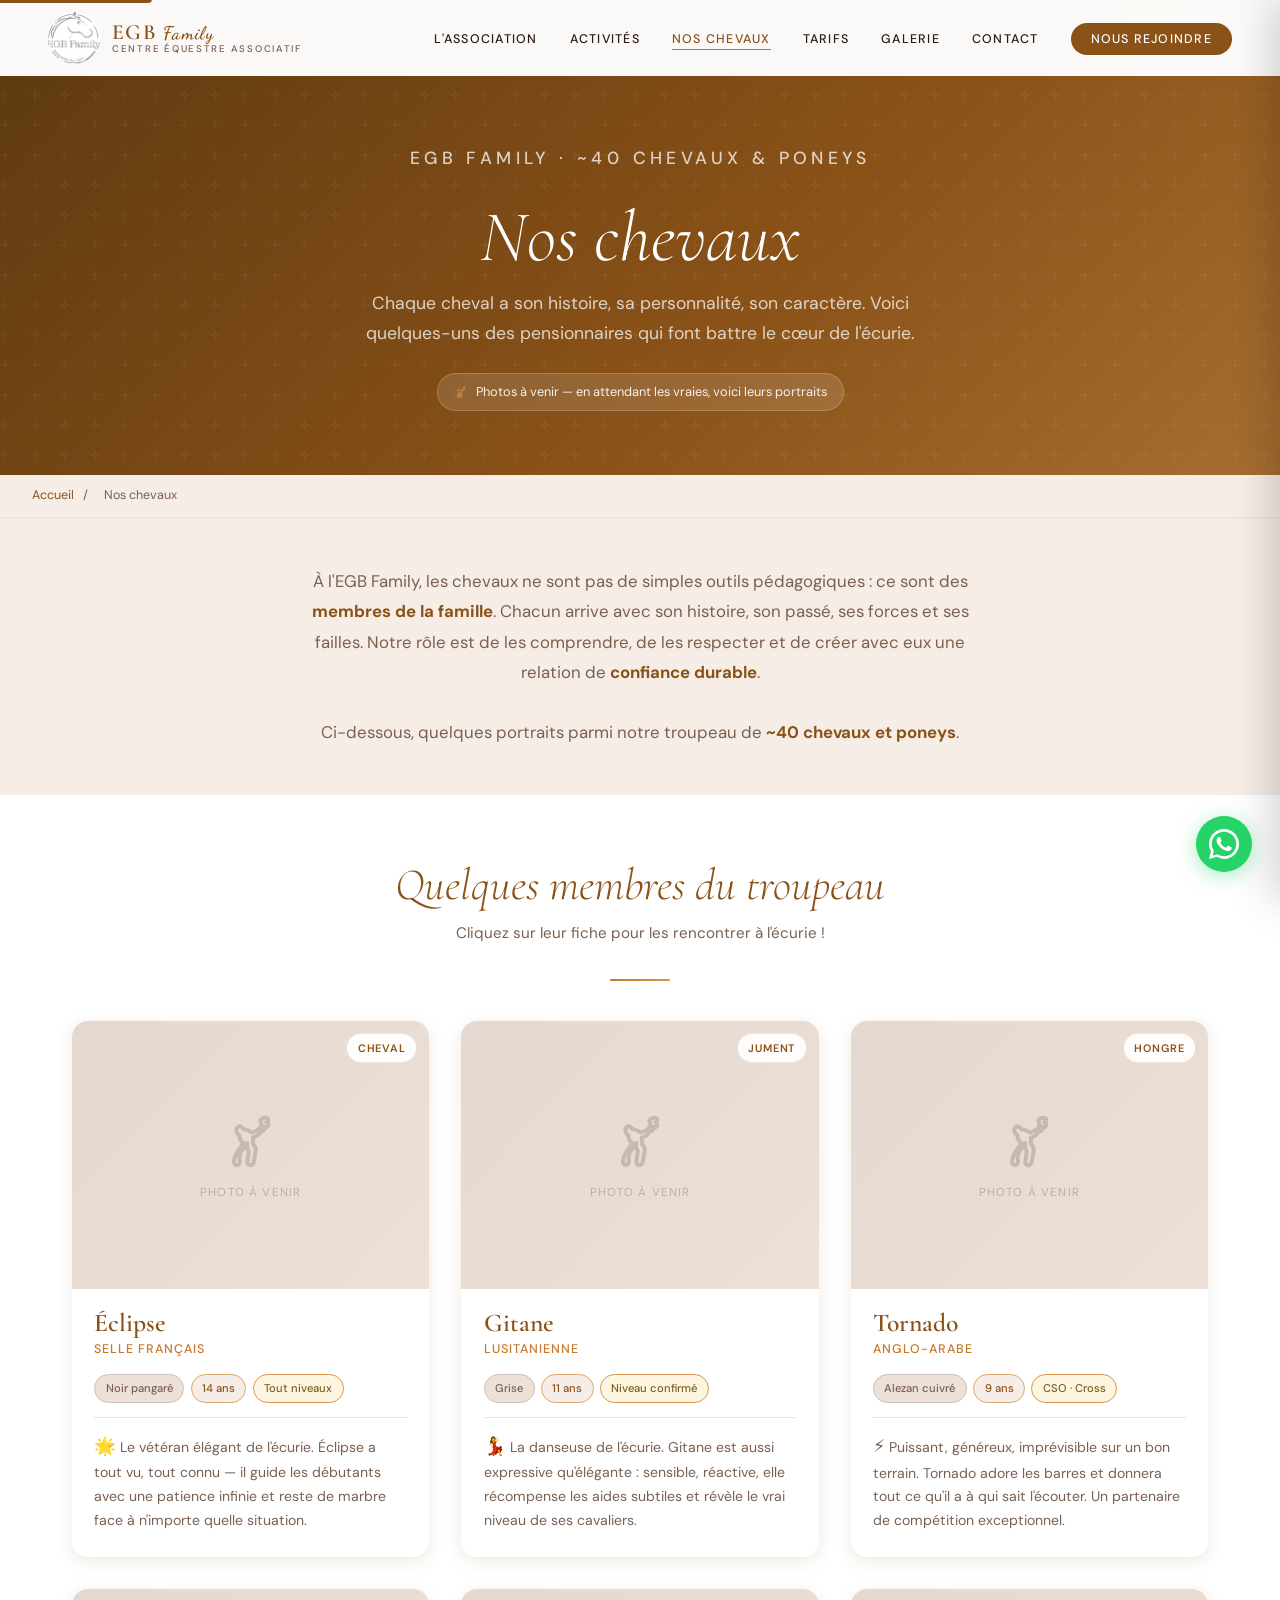
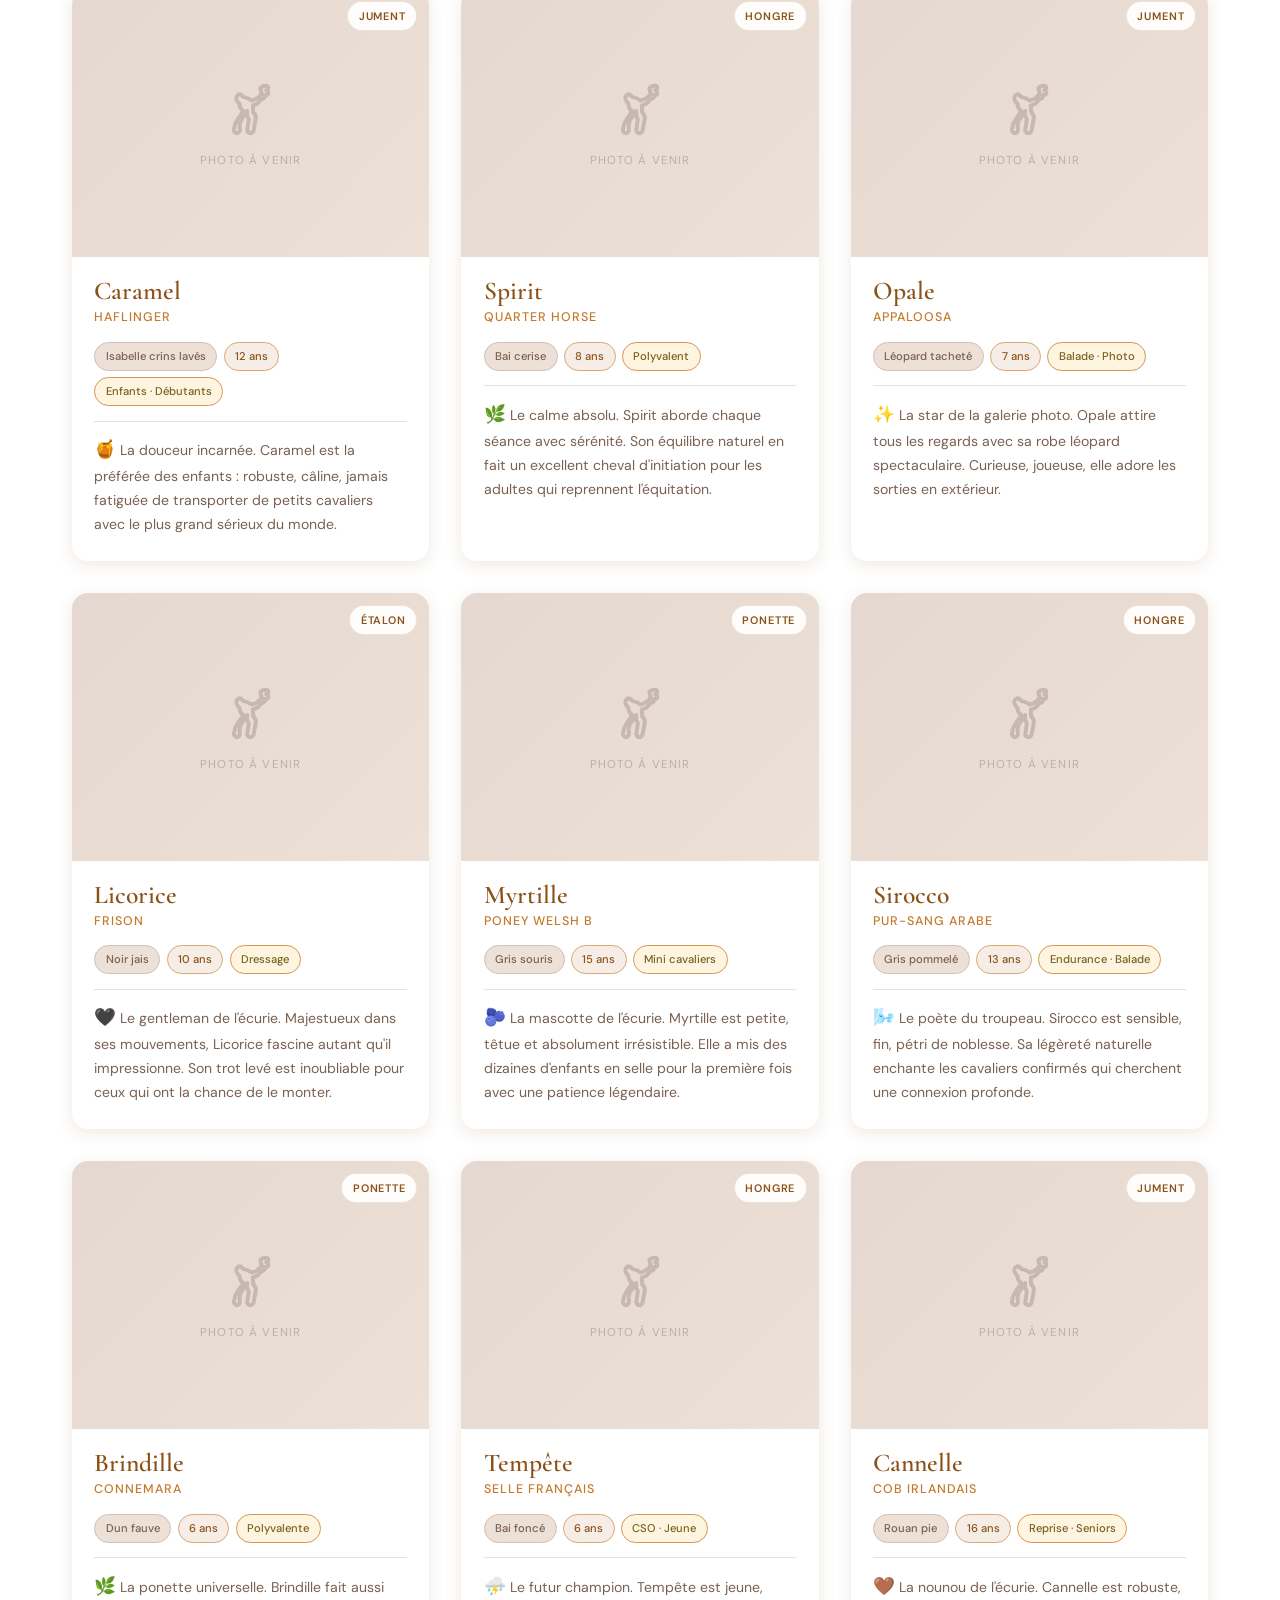
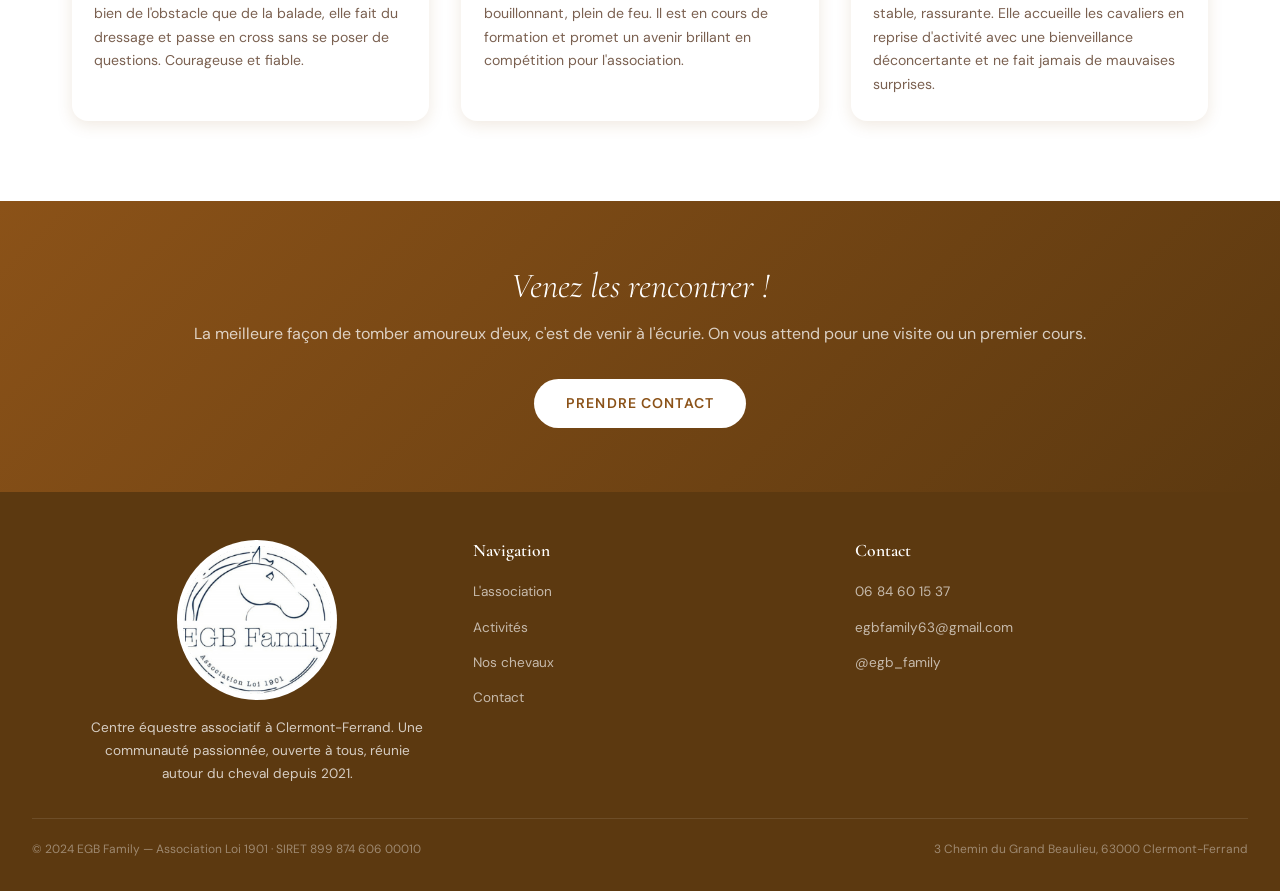
==== chevaux.html @ 80af7f83 "Initial commit — site EGB Family - Homepage complète (hero, stats, about, activités, tarifs, galerie" ====
<!DOCTYPE html>
<html lang="fr">
<head>
  <meta charset="UTF-8">
  <meta name="viewport" content="width=device-width, initial-scale=1.0">

  <title>Nos Chevaux — EGB Family | Centre Équestre Clermont-Ferrand</title>
  <meta name="description" content="Découvrez les ~40 chevaux et poneys d'EGB Family : leurs caractères, leurs races et leurs petites histoires. Un troupeau varié, tous adoptés pour leur bien-être.">

  <!-- Open Graph -->
  <meta property="og:type"        content="website">
  <meta property="og:title"       content="Nos Chevaux — EGB Family">
  <meta property="og:description" content="Découvrez les pensionnaires d'EGB Family : chevaux et poneys de toutes races, chacun avec sa personnalité unique.">
  <meta property="og:image"       content="logo_egbfamily.png">
  <meta property="og:locale"      content="fr_FR">

  <!-- Fonts -->
  <link rel="preconnect" href="https://fonts.googleapis.com">
  <link rel="preconnect" href="https://fonts.gstatic.com" crossorigin>
  <link rel="preload" as="style"
    href="https://fonts.googleapis.com/css2?family=Cormorant+Garamond:ital,wght@0,300;0,600;1,300;1,600&family=DM+Sans:wght@400;500&family=Dancing+Script:wght@600&display=swap">
  <link rel="stylesheet"
    href="https://fonts.googleapis.com/css2?family=Cormorant+Garamond:ital,wght@0,300;0,600;1,300;1,600&family=DM+Sans:wght@400;500&family=Dancing+Script:wght@600&display=swap"
    media="print" onload="this.media='all'">
  <noscript>
    <link rel="stylesheet" href="https://fonts.googleapis.com/css2?family=Cormorant+Garamond:ital,wght@0,300;0,600;1,300;1,600&family=DM+Sans:wght@400;500&family=Dancing+Script:wght@600&display=swap">
  </noscript>

  <link rel="stylesheet" href="charte.css">
  <link rel="preload" as="image" href="logo_egbfamily.png">

  <style>
    /* ── Icons ─────────────────────────────────────────────── */
    .icon { display:inline-block; width:1em; height:1em; vertical-align:-0.125em; fill:currentColor; }
    .icon-stroke { fill:none; stroke:currentColor; stroke-width:1.5; stroke-linecap:round; stroke-linejoin:round; }

    /* ── Skip link ───────────────────────────────────────── */
    .skip-link {
      position:absolute; top:-40px; left:0;
      background:var(--color-primary); color:#fff;
      padding:8px 16px; z-index:999; border-radius:0 0 4px 0;
      transition:top .2s;
    }
    .skip-link:focus { top:0; }

    /* ── Navbar ─────────────────────────────────────────── */
    .navbar {
      position:fixed; top:0; left:0; right:0; z-index:100;
      display:flex; align-items:center; justify-content:space-between;
      padding:.75rem 3rem;
      background:rgba(255,255,255,.97);
      backdrop-filter:blur(10px);
      box-shadow:0 1px 0 rgba(139,82,24,.10);
      transition:padding var(--transition-base);
    }
    .navbar-logo { display:flex; align-items:center; gap:.75rem; text-decoration:none; }
    .navbar-logo img { height:52px; width:52px; }
    .navbar-logo-text { display:flex; flex-direction:column; line-height:1; }
    .navbar-logo-egb { font-family:var(--font-heading); font-size:1.35rem; font-weight:600; letter-spacing:.06em; color:var(--color-primary); }
    .navbar-logo-family { font-family:var(--font-accent); font-size:1.15rem; font-weight:600; }
    .navbar-logo-sub { font-size:.6rem; font-weight:500; letter-spacing:.18em; text-transform:uppercase; color:var(--color-text-muted); }
    .navbar-links { display:flex; align-items:center; gap:2rem; list-style:none; }
    .navbar-links a {
      font-size:.78rem; font-weight:500; letter-spacing:.1em;
      text-transform:uppercase; color:var(--color-text); text-decoration:none;
      position:relative; transition:color var(--transition-fast);
    }
    .navbar-links a::after {
      content:''; position:absolute; bottom:-3px; left:0;
      width:0; height:1.5px; background:var(--color-accent);
      transition:width var(--transition-base);
    }
    .navbar-links a:hover { color:var(--color-primary); }
    .navbar-links a:hover::after { width:100%; }
    .navbar-links a.active { color:var(--color-primary); }
    .navbar-links a.active::after { width:100%; }
    .navbar-cta {
      background:var(--color-primary) !important; color:#fff !important;
      padding:.5rem 1.25rem; border-radius:var(--radius-full);
    }
    .navbar-cta::after { display:none !important; }
    .navbar-cta:hover { background:var(--color-primary-dark) !important; }
    .burger {
      display:none; flex-direction:column; justify-content:center; gap:5px;
      cursor:pointer; padding:6px; background:none; border:none;
      width:40px; height:40px;
    }
    .burger span {
      display:block; width:24px; height:2px;
      background:var(--color-primary); border-radius:2px;
      transition:transform .35s ease, opacity .25s ease; transform-origin:center;
    }
    .burger.open span:nth-child(1) { transform:translateY(7px) rotate(45deg); }
    .burger.open span:nth-child(2) { opacity:0; transform:scaleX(0); }
    .burger.open span:nth-child(3) { transform:translateY(-7px) rotate(-45deg); }

    /* ── Overlay + Drawer ────────────────────────────────── */
    .drawer-overlay {
      position:fixed; inset:0; z-index:150;
      background:rgba(46,26,14,.55); backdrop-filter:blur(3px);
      opacity:0; pointer-events:none; transition:opacity .35s ease;
    }
    .drawer-overlay.open { opacity:1; pointer-events:all; }
    .drawer {
      position:fixed; top:0; right:0; bottom:0; z-index:160;
      width:min(300px, 85vw); background:#fff;
      display:flex; flex-direction:column;
      box-shadow:-8px 0 40px rgba(0,0,0,.18);
      transform:translateX(100%); transition:transform .38s cubic-bezier(.4,0,.2,1);
      overflow-y:auto;
    }
    .drawer.open { transform:translateX(0); }
    .drawer-header {
      display:flex; align-items:center; justify-content:space-between;
      padding:1.1rem 1.25rem; border-bottom:1px solid var(--color-bg-warm); flex-shrink:0;
    }
    .drawer-logo { display:flex; align-items:center; gap:.6rem; text-decoration:none; }
    .drawer-logo img { height:42px; width:42px; }
    .drawer-logo-text { line-height:1; }
    .drawer-logo-egb { font-family:var(--font-heading); font-size:1.1rem; font-weight:600; color:var(--color-primary); }
    .drawer-logo-family { font-family:var(--font-accent); }
    .drawer-close {
      background:none; border:none; cursor:pointer; padding:8px;
      color:var(--color-text-muted); border-radius:var(--radius-sm);
      transition:background var(--transition-fast),color var(--transition-fast);
    }
    .drawer-close:hover { background:var(--color-bg-warm); color:var(--color-primary); }
    .drawer-close svg { width:18px; height:18px; }
    .drawer-nav { flex:1; padding:1rem 0; }
    .drawer-nav a {
      display:flex; align-items:center; gap:.85rem;
      padding:.9rem 1.5rem; font-size:.9rem; font-weight:500;
      color:var(--color-text); text-decoration:none;
      border-left:3px solid transparent;
      transition:background var(--transition-fast),color var(--transition-fast),border-color var(--transition-fast);
    }
    .drawer-nav a svg { width:18px; height:18px; color:var(--color-secondary-dark); flex-shrink:0; }
    .drawer-nav a:hover { background:var(--color-bg-light); color:var(--color-primary); border-left-color:var(--color-accent); }
    .drawer-nav a:hover svg { color:var(--color-primary); }
    .drawer-nav a.active { color:var(--color-primary); border-left-color:var(--color-primary); background:var(--color-bg-light); }
    .drawer-divider { height:1px; background:var(--color-bg-warm); margin:.5rem 1.5rem; }
    .drawer-footer {
      padding:1.25rem 1.5rem; border-top:1px solid var(--color-bg-warm);
      display:flex; gap:.75rem; flex-shrink:0;
    }
    .drawer-footer a {
      display:flex; align-items:center; gap:.4rem;
      font-size:.78rem; font-weight:500; text-decoration:none;
      color:var(--color-text-muted);
      transition:color var(--transition-fast);
    }
    .drawer-footer a svg { width:16px; height:16px; }
    .drawer-footer a:hover { color:var(--color-primary); }

    /* ── Page hero ──────────────────────────────────────── */
    .page-hero {
      padding: 9rem 2rem 4rem;
      background: linear-gradient(135deg, var(--color-primary-dark) 0%, var(--color-primary) 60%, #A66E30 100%);
      text-align: center;
      position: relative;
      overflow: hidden;
    }
    .page-hero::before {
      content: '';
      position: absolute; inset: 0;
      background: url("data:image/svg+xml,%3Csvg width='60' height='60' viewBox='0 0 60 60' xmlns='http://www.w3.org/2000/svg'%3E%3Cg fill='none' fill-rule='evenodd'%3E%3Cg fill='%23ffffff' fill-opacity='0.04'%3E%3Cpath d='M36 34v-4h-2v4h-4v2h4v4h2v-4h4v-2h-4zm0-30V0h-2v4h-4v2h4v4h2V6h4V4h-4zM6 34v-4H4v4H0v2h4v4h2v-4h4v-2H6zM6 4V0H4v4H0v2h4v4h2V6h4V4H6z'/%3E%3C/g%3E%3C/g%3E%3C/svg%3E");
    }
    .page-hero-eyebrow {
      font-size:.78rem; font-weight:500; letter-spacing:.25em; text-transform:uppercase;
      color:var(--color-accent-light); margin-bottom:1rem; position:relative;
    }
    .page-hero h1 {
      font-family:var(--font-heading); font-size:clamp(2.5rem,6vw,4.5rem);
      color:#fff; font-weight:300; font-style:italic; line-height:1.1;
      margin-bottom:.75rem; position:relative;
    }
    .page-hero p {
      font-size:1.1rem; color:rgba(255,255,255,.75); max-width:560px;
      margin:0 auto 1.5rem; position:relative;
    }
    .page-hero-badge {
      display:inline-flex; align-items:center; gap:.5rem;
      background:rgba(255,255,255,.12); border:1px solid rgba(255,255,255,.2);
      padding:.45rem 1rem; border-radius:var(--radius-full);
      font-size:.8rem; color:rgba(255,255,255,.9); position:relative;
    }
    .page-hero-badge svg { width:14px; height:14px; color:var(--color-accent-light); }

    /* ── Breadcrumb ─────────────────────────────────────── */
    .breadcrumb {
      background:var(--color-bg-light); padding:.65rem 2rem;
      font-size:.78rem; color:var(--color-text-muted);
      border-bottom:1px solid var(--color-bg-warm);
    }
    .breadcrumb a { color:var(--color-primary); text-decoration:none; }
    .breadcrumb a:hover { text-decoration:underline; }
    .breadcrumb span { margin:0 .4rem; }

    /* ── Intro strip ─────────────────────────────────────── */
    .intro-strip {
      background:var(--color-bg-light); padding:3rem 2rem;
      text-align:center;
    }
    .intro-strip p {
      max-width:680px; margin:0 auto; font-size:1.05rem;
      color:var(--color-text-muted); line-height:1.8;
    }
    .intro-strip strong { color:var(--color-primary); }

    /* ── Grille chevaux ──────────────────────────────────── */
    .chevaux-section {
      padding:4rem 2rem 5rem;
      background:var(--color-white);
      max-width:1200px; margin:0 auto;
    }
    .chevaux-grid {
      display:grid;
      grid-template-columns: repeat(auto-fill, minmax(280px, 1fr));
      gap:2rem;
      margin-top:2.5rem;
    }

    /* ── Carte cheval ────────────────────────────────────── */
    .horse-card {
      background:var(--color-white);
      border-radius:var(--radius-lg);
      box-shadow:var(--shadow-md);
      overflow:hidden;
      transition:transform var(--transition-base), box-shadow var(--transition-base);
    }
    .horse-card:hover {
      transform:translateY(-6px);
      box-shadow:var(--shadow-lg);
    }
    .horse-photo {
      width:100%; aspect-ratio:4/3; overflow:hidden;
      background:linear-gradient(135deg, var(--color-secondary-light), var(--color-bg-warm));
      position:relative; display:flex; align-items:center; justify-content:center;
    }
    .horse-photo img {
      width:100%; height:100%; object-fit:cover;
      transition:transform .6s ease;
    }
    .horse-card:hover .horse-photo img { transform:scale(1.06); }
    .horse-photo-placeholder {
      display:flex; flex-direction:column; align-items:center; gap:.75rem;
      color:var(--color-secondary-dark);
    }
    .horse-photo-placeholder svg { width:64px; height:64px; opacity:.45; }
    .horse-photo-placeholder span { font-size:.72rem; letter-spacing:.1em; text-transform:uppercase; opacity:.6; }
    .horse-badge {
      position:absolute; top:.75rem; right:.75rem;
      background:rgba(255,255,255,.92); backdrop-filter:blur(4px);
      padding:.3rem .65rem; border-radius:var(--radius-full);
      font-size:.68rem; font-weight:600; letter-spacing:.08em; text-transform:uppercase;
      color:var(--color-primary); border:1px solid rgba(139,82,24,.15);
    }
    .horse-body { padding:1.25rem 1.4rem 1.5rem; }
    .horse-name {
      font-family:var(--font-heading); font-size:1.6rem; font-weight:600;
      color:var(--color-primary); margin-bottom:.1rem; line-height:1.1;
    }
    .horse-breed {
      font-size:.78rem; font-weight:500; letter-spacing:.08em; text-transform:uppercase;
      color:var(--color-accent); margin-bottom:.85rem;
    }
    .horse-tags {
      display:flex; flex-wrap:wrap; gap:.4rem; margin-bottom:.9rem;
    }
    .horse-tag {
      padding:.25rem .65rem; border-radius:var(--radius-full);
      font-size:.7rem; font-weight:500; border:1px solid;
    }
    .horse-tag-robe {
      background:var(--color-bg-warm); border-color:var(--color-secondary);
      color:var(--color-text-muted);
    }
    .horse-tag-age {
      background:#F5EDE6; border-color:#D9A870; color:var(--color-primary);
    }
    .horse-tag-spec {
      background:#fdf5e0; border-color:var(--color-accent-light); color:#7a6020;
    }
    .horse-desc {
      font-size:.88rem; color:var(--color-text-muted); line-height:1.7;
      border-top:1px solid var(--color-bg-warm); padding-top:.85rem; margin-top:.1rem;
    }
    .horse-emoji {
      font-size:1.1rem; margin-right:.25rem;
    }

    /* ── Section titre ──────────────────────────────────── */
    .chevaux-section-title {
      font-family:var(--font-heading); font-size:clamp(1.8rem,4vw,2.8rem);
      color:var(--color-primary); font-weight:300; font-style:italic;
      text-align:center;
    }
    .chevaux-section-sub {
      text-align:center; color:var(--color-text-muted); font-size:.95rem;
      margin-top:.5rem; margin-bottom:2rem;
    }
    hr.divider-accent {
      width:60px; height:2px; margin:.75rem auto 0;
      background:linear-gradient(90deg,var(--color-accent),var(--color-accent-light));
      border:none; border-radius:var(--radius-full);
    }

    /* ── CTA bas de page ─────────────────────────────────── */
    .cta-chevaux {
      background:linear-gradient(135deg, var(--color-primary) 0%, var(--color-primary-dark) 100%);
      padding:4rem 2rem; text-align:center;
    }
    .cta-chevaux h2 {
      font-family:var(--font-heading); font-size:2.2rem; color:#fff;
      font-weight:300; font-style:italic; margin-bottom:.75rem;
    }
    .cta-chevaux p { color:rgba(255,255,255,.75); margin-bottom:2rem; font-size:1rem; }
    .btn-white {
      background:#fff; color:var(--color-primary);
      padding:.8rem 2rem; border-radius:var(--radius-full);
      text-decoration:none; font-weight:600; font-size:.88rem;
      letter-spacing:.08em; text-transform:uppercase; display:inline-block;
      transition:background var(--transition-fast), transform var(--transition-fast);
    }
    .btn-white:hover { background:var(--color-bg-light); transform:translateY(-2px); }

    /* ── Footer ─────────────────────────────────────────── */
    footer { background:var(--color-primary-dark); color:rgba(255,255,255,.75); padding:3rem 2rem 2rem; }
    .footer-inner {
      max-width:1100px; margin:0 auto;
      display:grid; grid-template-columns:1fr 1fr 1fr; gap:3rem; align-items:start;
    }
    .footer-logo-wrap {
      width:160px; height:160px; border-radius:50%;
      background:#fff; display:flex; align-items:center; justify-content:center;
      margin:0 auto 1rem;
    }
    .footer-logo-wrap img { height:148px; width:148px; }
    .footer-brand p { font-size:.85rem; line-height:1.7; text-align:center; }
    .footer-col h4 { font-family:var(--font-heading); font-size:1.1rem; color:#fff; margin-bottom:1rem; }
    .footer-links { list-style:none; display:flex; flex-direction:column; gap:.5rem; }
    .footer-links a { color:rgba(255,255,255,.65); text-decoration:none; font-size:.85rem; transition:color var(--transition-fast); }
    .footer-links a:hover { color:#fff; }
    .footer-bottom {
      border-top:1px solid rgba(255,255,255,.1); margin-top:2rem; padding-top:1.25rem;
      display:flex; justify-content:space-between; flex-wrap:wrap; gap:.5rem;
      font-size:.75rem; color:rgba(255,255,255,.4);
    }

    /* ── Scroll to top ───────────────────────────────────── */
    .scroll-top {
      position:fixed; bottom:1.75rem; left:1.75rem; z-index:200;
      width:46px; height:46px; border-radius:50%; border:none;
      background:var(--color-primary); color:#fff;
      display:flex; align-items:center; justify-content:center;
      cursor:pointer; opacity:0; transform:translateY(12px);
      pointer-events:none;
      transition:opacity .3s ease, transform .3s ease, background var(--transition-fast);
    }
    .scroll-top.visible { opacity:1; transform:translateY(0); pointer-events:all; }
    .scroll-top:hover { background:var(--color-primary-dark); }
    .scroll-top svg { width:20px; height:20px; }

    /* ── WhatsApp ────────────────────────────────────────── */
    .whatsapp-btn {
      position:fixed; bottom:1.75rem; right:1.75rem; z-index:200;
      width:56px; height:56px; border-radius:50%;
      background:#25D366; color:#fff;
      display:flex; align-items:center; justify-content:center;
      box-shadow:0 4px 20px rgba(37,211,102,.40);
      text-decoration:none;
    }
    .whatsapp-btn svg { width:30px; height:30px; fill:#fff; }
    @keyframes wa-pulse {
      0%,100% { box-shadow:0 4px 20px rgba(37,211,102,.4); }
      50%      { box-shadow:0 4px 32px rgba(37,211,102,.7), 0 0 0 8px rgba(37,211,102,.15); }
    }
    .whatsapp-btn { animation:wa-pulse 2.5s ease-in-out infinite; }

    /* ── Animations reveal ───────────────────────────────── */
    .reveal { opacity:0; transform:translateY(28px); transition:opacity .6s ease, transform .6s ease; }
    .reveal.visible { opacity:1; transform:translateY(0); }
    .reveal-left { opacity:0; transform:translateX(-32px); transition:opacity .6s ease, transform .6s ease; }
    .reveal-left.visible { opacity:1; transform:translateX(0); }
    .reveal-right { opacity:0; transform:translateX(32px); transition:opacity .6s ease, transform .6s ease; }
    .reveal-right.visible { opacity:1; transform:translateX(0); }
    .stagger > * { opacity:0; transform:translateY(24px); transition:opacity .5s ease, transform .5s ease; }
    .stagger.visible > *:nth-child(1)  { opacity:1; transform:none; transition-delay:.05s; }
    .stagger.visible > *:nth-child(2)  { opacity:1; transform:none; transition-delay:.12s; }
    .stagger.visible > *:nth-child(3)  { opacity:1; transform:none; transition-delay:.19s; }
    .stagger.visible > *:nth-child(4)  { opacity:1; transform:none; transition-delay:.26s; }
    .stagger.visible > *:nth-child(5)  { opacity:1; transform:none; transition-delay:.33s; }
    .stagger.visible > *:nth-child(6)  { opacity:1; transform:none; transition-delay:.40s; }
    .stagger.visible > *:nth-child(7)  { opacity:1; transform:none; transition-delay:.47s; }
    .stagger.visible > *:nth-child(8)  { opacity:1; transform:none; transition-delay:.54s; }
    .stagger.visible > *:nth-child(9)  { opacity:1; transform:none; transition-delay:.61s; }
    .stagger.visible > *:nth-child(10) { opacity:1; transform:none; transition-delay:.68s; }
    .stagger.visible > *:nth-child(11) { opacity:1; transform:none; transition-delay:.75s; }
    .stagger.visible > *:nth-child(12) { opacity:1; transform:none; transition-delay:.82s; }

    /* ── Responsive ──────────────────────────────────────── */
    @media (max-width: 768px) {
      .navbar { padding:.75rem 1.25rem; }
      .navbar-links { display:none; }
      .burger { display:flex; }
      .chevaux-section { padding:3rem 1.25rem 4rem; }
      .chevaux-grid { grid-template-columns:1fr; }
      .footer-inner { grid-template-columns:1fr; gap:2rem; }
      .footer-bottom { flex-direction:column; text-align:center; }
      .intro-strip { padding:2.5rem 1.25rem; }
      .page-hero { padding:8rem 1.25rem 3rem; }
    }
    @media (min-width:480px) and (max-width:768px) {
      .chevaux-grid { grid-template-columns:1fr 1fr; }
    }
  </style>
</head>
<body>

  <!-- SVG Sprite ────────────────────────────────────────────── -->
  <svg xmlns="http://www.w3.org/2000/svg" style="display:none">
    <symbol id="i-chevron-up" viewBox="0 0 24 24"><path class="icon-stroke" d="M4.5 15.75l7.5-7.5 7.5 7.5"/></symbol>
    <symbol id="i-users" viewBox="0 0 24 24"><path class="icon-stroke" d="M18 18.72a9.09 9.09 0 003.74-.48 3 3 0 00-4.68-2.72m.94 3.2v.03c0 .22-.01.45-.04.66A11.94 11.94 0 0112 21c-2.17 0-4.21-.576-5.96-1.584A6.06 6.06 0 016 18.72m12 0a5.97 5.97 0 00-.94-3.2m0 0A6 6 0 0012 12.75a6 6 0 00-5.06 2.77m0 0a3 3 0 00-4.68 2.72 8.99 8.99 0 003.74.48m.94-3.2a5.97 5.97 0 00-.94 3.2M15 6.75a3 3 0 11-6 0 3 3 0 016 0zm6 3a2.25 2.25 0 11-4.5 0 2.25 2.25 0 014.5 0zm-13.5 0a2.25 2.25 0 11-4.5 0 2.25 2.25 0 014.5 0z"/></symbol>
    <symbol id="i-graduation" viewBox="0 0 24 24"><path class="icon-stroke" d="M4.26 10.147a60.44 60.44 0 00-.491 6.347A48.63 48.63 0 0112 20.904a48.63 48.63 0 018.232-4.41 60.46 60.46 0 00-.491-6.347m-15.482 0a50.57 50.57 0 00-2.658-.813A59.9 59.9 0 0112 3.493a59.9 59.9 0 0110.399 5.84c-.896.248-1.783.52-2.658.814m-15.482 0A50.7 50.7 0 0112 13.489a50.7 50.7 0 017.74-3.342M6.75 15a.75.75 0 100-1.5.75.75 0 000 1.5zm0 0v-3.675A55.38 55.38 0 0112 8.443m-7.007 11.55A5.98 5.98 0 006.75 15.75v-1.5"/></symbol>
    <symbol id="i-horse" viewBox="0 0 24 24"><path class="icon-stroke" d="M15.5 5c.5-.8 1.5-1 2-1s1 .3 1 .8-.3.7-.8.9c.4.2.8.5.8 1-.1.6-.7.9-1.5.8.3.5.2 1.2-.5 1.4l-.8.2c-.5 1.2-1.8 2-3 2.3l.1 2.6c.7.6 1.1 1.4 1 2.4l-.8 4.3c-.2.9-1 1.3-1.7 1-.6-.3-.8-1.1-.6-1.8l.5-3.3c-.6-.9-.9-2-.6-3.1l-2.4 3.5c-.4 1-.6 2.1-.4 3.1.2.9-.3 1.7-1.1 1.7-.7 0-1.2-.7-1.1-1.5.2-1.4.7-2.7 1.5-3.8l2-3c-.9-.6-1.5-1.5-1.4-2.7l-.8-.9c-.6-.8-.5-1.8.1-2.3.5-.4 1.2-.3 1.6.1l.6.6c1 .1 2.1.5 3 1.3l1.6-.6c1-.4 1.8-1.2 2.2-2.1z"/></symbol>
    <symbol id="i-star" viewBox="0 0 24 24"><path class="icon-stroke" d="M11.48 3.499a.562.562 0 011.04 0l2.125 5.111a.563.563 0 00.475.345l5.518.442c.499.04.701.663.321.988l-4.204 3.602a.563.563 0 00-.182.557l1.285 5.385a.562.562 0 01-.84.61l-4.725-2.885a.563.563 0 00-.586 0L6.982 20.54a.562.562 0 01-.84-.61l1.285-5.386a.562.562 0 00-.182-.557l-4.204-3.602a.563.563 0 01.321-.988l5.518-.442a.563.563 0 00.475-.345L11.48 3.5z"/></symbol>
    <symbol id="i-photo" viewBox="0 0 24 24"><path class="icon-stroke" d="M2.25 15.75l5.159-5.159a2.25 2.25 0 013.182 0l5.159 5.159m-1.5-1.5l1.409-1.409a2.25 2.25 0 013.182 0l2.909 2.909m-18 3.75h16.5a1.5 1.5 0 001.5-1.5V6a1.5 1.5 0 00-1.5-1.5H3.75A1.5 1.5 0 002.25 6v12a1.5 1.5 0 001.5 1.5zm10.5-11.25h.008v.008h-.008V8.25zm.375 0a.375.375 0 11-.75 0 .375.375 0 01.75 0z"/></symbol>
    <symbol id="i-location" viewBox="0 0 24 24"><path d="M11.54 22.351l.07.04.028.016a.76.76 0 00.723 0l.028-.015.071-.041a16.975 16.975 0 001.144-.742 19.58 19.58 0 002.683-2.282c1.944-2.003 3.5-4.697 3.5-8.327a8 8 0 10-16 0c0 3.63 1.556 6.324 3.5 8.327a19.58 19.58 0 002.682 2.282 16.975 16.975 0 001.145.742zM12 13.5a3 3 0 100-6 3 3 0 000 6z" fill-rule="evenodd" clip-rule="evenodd"/></symbol>
    <symbol id="i-instagram" viewBox="0 0 24 24"><path d="M12 2.163c3.204 0 3.584.012 4.85.07 3.252.148 4.771 1.691 4.919 4.919.058 1.265.069 1.645.069 4.849 0 3.205-.012 3.584-.069 4.849-.149 3.225-1.664 4.771-4.919 4.919-1.266.058-1.644.07-4.85.07-3.204 0-3.584-.012-4.849-.07-3.26-.149-4.771-1.699-4.919-4.92-.058-1.265-.07-1.644-.07-4.849 0-3.204.013-3.583.07-4.849.149-3.227 1.664-4.771 4.919-4.919 1.266-.057 1.645-.069 4.849-.069zm0-2.163c-3.259 0-3.667.014-4.947.072-4.358.2-6.78 2.618-6.98 6.98-.059 1.281-.073 1.689-.073 4.948 0 3.259.014 3.668.072 4.948.2 4.358 2.618 6.78 6.98 6.98 1.281.058 1.689.072 4.948.072 3.259 0 3.668-.014 4.948-.072 4.354-.2 6.782-2.618 6.979-6.98.059-1.28.073-1.689.073-4.948 0-3.259-.014-3.667-.072-4.947-.196-4.354-2.617-6.78-6.979-6.98-1.281-.059-1.69-.073-4.949-.073zm0 5.838c-3.403 0-6.162 2.759-6.162 6.162s2.759 6.163 6.162 6.163 6.162-2.759 6.162-6.163c0-3.403-2.759-6.162-6.162-6.162zm0 10.162c-2.209 0-4-1.79-4-4 0-2.209 1.791-4 4-4s4 1.791 4 4c0 2.21-1.791 4-4 4zm6.406-11.845c-.796 0-1.441.645-1.441 1.44s.645 1.44 1.441 1.44c.795 0 1.439-.645 1.439-1.44s-.644-1.44-1.439-1.44z"/></symbol>
    <symbol id="i-facebook" viewBox="0 0 24 24"><path d="M24 12.073c0-6.627-5.373-12-12-12s-12 5.373-12 12c0 5.99 4.388 10.954 10.125 11.854v-8.385H7.078v-3.47h3.047V9.43c0-3.007 1.792-4.669 4.533-4.669 1.312 0 2.686.235 2.686.235v2.953H15.83c-1.491 0-1.956.925-1.956 1.874v2.25h3.328l-.532 3.47h-2.796v8.385C19.612 23.027 24 18.062 24 12.073z"/></symbol>
  </svg>

  <a class="skip-link" href="#main">Aller au contenu</a>

  <!-- ════ NAVBAR ════════════════════════════════════════════ -->
  <nav class="navbar" id="navbar" role="navigation" aria-label="Navigation principale">
    <a href="index.html" class="navbar-logo" aria-label="EGB Family — accueil">
      <img src="logo_egbfamily.png" alt="" width="52" height="52" fetchpriority="high">
      <div class="navbar-logo-text">
        <span class="navbar-logo-egb">EGB <span class="navbar-logo-family">Family</span></span>
        <span class="navbar-logo-sub">Centre Équestre Associatif</span>
      </div>
    </a>
    <ul class="navbar-links" role="list">
      <li><a href="index.html#association">L'association</a></li>
      <li><a href="index.html#activites">Activités</a></li>
      <li><a href="chevaux.html" class="active">Nos chevaux</a></li>
      <li><a href="index.html#tarifs">Tarifs</a></li>
      <li><a href="index.html#galerie">Galerie</a></li>
      <li><a href="index.html#contact">Contact</a></li>
      <li><a href="index.html#contact" class="navbar-cta">Nous rejoindre</a></li>
    </ul>
    <button class="burger" id="burger" aria-label="Ouvrir le menu" aria-expanded="false" aria-controls="drawer" onclick="openDrawer()">
      <span></span><span></span><span></span>
    </button>
  </nav>

  <main id="main">

    <!-- ════ PAGE HERO ══════════════════════════════════════ -->
    <section class="page-hero">
      <p class="page-hero-eyebrow">EGB Family · ~40 chevaux &amp; poneys</p>
      <h1>Nos chevaux</h1>
      <p>Chaque cheval a son histoire, sa personnalité, son caractère. Voici quelques-uns des pensionnaires qui font battre le cœur de l'écurie.</p>
      <span class="page-hero-badge">
        <svg viewBox="0 0 24 24" fill="none" stroke="currentColor" stroke-width="2" aria-hidden="true"><use href="#i-horse"/></svg>
        Photos à venir — en attendant les vraies, voici leurs portraits
      </span>
    </section>

    <!-- Breadcrumb -->
    <nav class="breadcrumb" aria-label="Fil d'Ariane">
      <a href="index.html">Accueil</a>
      <span aria-hidden="true">/</span>
      <span aria-current="page">Nos chevaux</span>
    </nav>

    <!-- ════ INTRO ══════════════════════════════════════════ -->
    <div class="intro-strip reveal">
      <p>
        À l'EGB Family, les chevaux ne sont pas de simples outils pédagogiques : ce sont des <strong>membres de la famille</strong>.
        Chacun arrive avec son histoire, son passé, ses forces et ses failles. Notre rôle est de les comprendre, de les respecter
        et de créer avec eux une relation de <strong>confiance durable</strong>.<br><br>
        Ci-dessous, quelques portraits parmi notre troupeau de <strong>~40 chevaux et poneys</strong>.
      </p>
    </div>

    <!-- ════ GRILLE CHEVAUX ═════════════════════════════════ -->
    <div class="chevaux-section">
      <h2 class="chevaux-section-title reveal">Quelques membres du troupeau</h2>
      <p class="chevaux-section-sub reveal">Cliquez sur leur fiche pour les rencontrer à l'écurie !</p>
      <hr class="divider-accent reveal">

      <div class="chevaux-grid stagger">

        <!-- 1. Eclipse -->
        <article class="horse-card">
          <div class="horse-photo">
            <div class="horse-photo-placeholder">
              <svg viewBox="0 0 24 24" fill="none" stroke="currentColor" stroke-width="1" stroke-linecap="round" stroke-linejoin="round" aria-hidden="true"><use href="#i-horse"/></svg>
              <span>Photo à venir</span>
            </div>
            <span class="horse-badge">Cheval</span>
          </div>
          <div class="horse-body">
            <h3 class="horse-name">Éclipse</h3>
            <p class="horse-breed">Selle Français</p>
            <div class="horse-tags">
              <span class="horse-tag horse-tag-robe">Noir pangaré</span>
              <span class="horse-tag horse-tag-age">14 ans</span>
              <span class="horse-tag horse-tag-spec">Tout niveaux</span>
            </div>
            <p class="horse-desc"><span class="horse-emoji">🌟</span>Le vétéran élégant de l'écurie. Éclipse a tout vu, tout connu — il guide les débutants avec une patience infinie et reste de marbre face à n'importe quelle situation.</p>
          </div>
        </article>

        <!-- 2. Gitane -->
        <article class="horse-card">
          <div class="horse-photo">
            <div class="horse-photo-placeholder">
              <svg viewBox="0 0 24 24" fill="none" stroke="currentColor" stroke-width="1" stroke-linecap="round" stroke-linejoin="round" aria-hidden="true"><use href="#i-horse"/></svg>
              <span>Photo à venir</span>
            </div>
            <span class="horse-badge">Jument</span>
          </div>
          <div class="horse-body">
            <h3 class="horse-name">Gitane</h3>
            <p class="horse-breed">Lusitanienne</p>
            <div class="horse-tags">
              <span class="horse-tag horse-tag-robe">Grise</span>
              <span class="horse-tag horse-tag-age">11 ans</span>
              <span class="horse-tag horse-tag-spec">Niveau confirmé</span>
            </div>
            <p class="horse-desc"><span class="horse-emoji">💃</span>La danseuse de l'écurie. Gitane est aussi expressive qu'élégante : sensible, réactive, elle récompense les aides subtiles et révèle le vrai niveau de ses cavaliers.</p>
          </div>
        </article>

        <!-- 3. Tornado -->
        <article class="horse-card">
          <div class="horse-photo">
            <div class="horse-photo-placeholder">
              <svg viewBox="0 0 24 24" fill="none" stroke="currentColor" stroke-width="1" stroke-linecap="round" stroke-linejoin="round" aria-hidden="true"><use href="#i-horse"/></svg>
              <span>Photo à venir</span>
            </div>
            <span class="horse-badge">Hongre</span>
          </div>
          <div class="horse-body">
            <h3 class="horse-name">Tornado</h3>
            <p class="horse-breed">Anglo-Arabe</p>
            <div class="horse-tags">
              <span class="horse-tag horse-tag-robe">Alezan cuivré</span>
              <span class="horse-tag horse-tag-age">9 ans</span>
              <span class="horse-tag horse-tag-spec">CSO · Cross</span>
            </div>
            <p class="horse-desc"><span class="horse-emoji">⚡</span>Puissant, généreux, imprévisible sur un bon terrain. Tornado adore les barres et donnera tout ce qu'il a à qui sait l'écouter. Un partenaire de compétition exceptionnel.</p>
          </div>
        </article>

        <!-- 4. Caramel -->
        <article class="horse-card">
          <div class="horse-photo">
            <div class="horse-photo-placeholder">
              <svg viewBox="0 0 24 24" fill="none" stroke="currentColor" stroke-width="1" stroke-linecap="round" stroke-linejoin="round" aria-hidden="true"><use href="#i-horse"/></svg>
              <span>Photo à venir</span>
            </div>
            <span class="horse-badge">Jument</span>
          </div>
          <div class="horse-body">
            <h3 class="horse-name">Caramel</h3>
            <p class="horse-breed">Haflinger</p>
            <div class="horse-tags">
              <span class="horse-tag horse-tag-robe">Isabelle crins lavés</span>
              <span class="horse-tag horse-tag-age">12 ans</span>
              <span class="horse-tag horse-tag-spec">Enfants · Débutants</span>
            </div>
            <p class="horse-desc"><span class="horse-emoji">🍯</span>La douceur incarnée. Caramel est la préférée des enfants : robuste, câline, jamais fatiguée de transporter de petits cavaliers avec le plus grand sérieux du monde.</p>
          </div>
        </article>

        <!-- 5. Spirit -->
        <article class="horse-card">
          <div class="horse-photo">
            <div class="horse-photo-placeholder">
              <svg viewBox="0 0 24 24" fill="none" stroke="currentColor" stroke-width="1" stroke-linecap="round" stroke-linejoin="round" aria-hidden="true"><use href="#i-horse"/></svg>
              <span>Photo à venir</span>
            </div>
            <span class="horse-badge">Hongre</span>
          </div>
          <div class="horse-body">
            <h3 class="horse-name">Spirit</h3>
            <p class="horse-breed">Quarter Horse</p>
            <div class="horse-tags">
              <span class="horse-tag horse-tag-robe">Bai cerise</span>
              <span class="horse-tag horse-tag-age">8 ans</span>
              <span class="horse-tag horse-tag-spec">Polyvalent</span>
            </div>
            <p class="horse-desc"><span class="horse-emoji">🌿</span>Le calme absolu. Spirit aborde chaque séance avec sérénité. Son équilibre naturel en fait un excellent cheval d'initiation pour les adultes qui reprennent l'équitation.</p>
          </div>
        </article>

        <!-- 6. Opale -->
        <article class="horse-card">
          <div class="horse-photo">
            <div class="horse-photo-placeholder">
              <svg viewBox="0 0 24 24" fill="none" stroke="currentColor" stroke-width="1" stroke-linecap="round" stroke-linejoin="round" aria-hidden="true"><use href="#i-horse"/></svg>
              <span>Photo à venir</span>
            </div>
            <span class="horse-badge">Jument</span>
          </div>
          <div class="horse-body">
            <h3 class="horse-name">Opale</h3>
            <p class="horse-breed">Appaloosa</p>
            <div class="horse-tags">
              <span class="horse-tag horse-tag-robe">Léopard tacheté</span>
              <span class="horse-tag horse-tag-age">7 ans</span>
              <span class="horse-tag horse-tag-spec">Balade · Photo</span>
            </div>
            <p class="horse-desc"><span class="horse-emoji">✨</span>La star de la galerie photo. Opale attire tous les regards avec sa robe léopard spectaculaire. Curieuse, joueuse, elle adore les sorties en extérieur.</p>
          </div>
        </article>

        <!-- 7. Licorice -->
        <article class="horse-card">
          <div class="horse-photo">
            <div class="horse-photo-placeholder">
              <svg viewBox="0 0 24 24" fill="none" stroke="currentColor" stroke-width="1" stroke-linecap="round" stroke-linejoin="round" aria-hidden="true"><use href="#i-horse"/></svg>
              <span>Photo à venir</span>
            </div>
            <span class="horse-badge">Étalon</span>
          </div>
          <div class="horse-body">
            <h3 class="horse-name">Licorice</h3>
            <p class="horse-breed">Frison</p>
            <div class="horse-tags">
              <span class="horse-tag horse-tag-robe">Noir jais</span>
              <span class="horse-tag horse-tag-age">10 ans</span>
              <span class="horse-tag horse-tag-spec">Dressage</span>
            </div>
            <p class="horse-desc"><span class="horse-emoji">🖤</span>Le gentleman de l'écurie. Majestueux dans ses mouvements, Licorice fascine autant qu'il impressionne. Son trot levé est inoubliable pour ceux qui ont la chance de le monter.</p>
          </div>
        </article>

        <!-- 8. Myrtille -->
        <article class="horse-card">
          <div class="horse-photo">
            <div class="horse-photo-placeholder">
              <svg viewBox="0 0 24 24" fill="none" stroke="currentColor" stroke-width="1" stroke-linecap="round" stroke-linejoin="round" aria-hidden="true"><use href="#i-horse"/></svg>
              <span>Photo à venir</span>
            </div>
            <span class="horse-badge">Ponette</span>
          </div>
          <div class="horse-body">
            <h3 class="horse-name">Myrtille</h3>
            <p class="horse-breed">Poney Welsh B</p>
            <div class="horse-tags">
              <span class="horse-tag horse-tag-robe">Gris souris</span>
              <span class="horse-tag horse-tag-age">15 ans</span>
              <span class="horse-tag horse-tag-spec">Mini cavaliers</span>
            </div>
            <p class="horse-desc"><span class="horse-emoji">🫐</span>La mascotte de l'écurie. Myrtille est petite, têtue et absolument irrésistible. Elle a mis des dizaines d'enfants en selle pour la première fois avec une patience légendaire.</p>
          </div>
        </article>

        <!-- 9. Sirocco -->
        <article class="horse-card">
          <div class="horse-photo">
            <div class="horse-photo-placeholder">
              <svg viewBox="0 0 24 24" fill="none" stroke="currentColor" stroke-width="1" stroke-linecap="round" stroke-linejoin="round" aria-hidden="true"><use href="#i-horse"/></svg>
              <span>Photo à venir</span>
            </div>
            <span class="horse-badge">Hongre</span>
          </div>
          <div class="horse-body">
            <h3 class="horse-name">Sirocco</h3>
            <p class="horse-breed">Pur-sang Arabe</p>
            <div class="horse-tags">
              <span class="horse-tag horse-tag-robe">Gris pommelé</span>
              <span class="horse-tag horse-tag-age">13 ans</span>
              <span class="horse-tag horse-tag-spec">Endurance · Balade</span>
            </div>
            <p class="horse-desc"><span class="horse-emoji">🌬️</span>Le poète du troupeau. Sirocco est sensible, fin, pétri de noblesse. Sa légèreté naturelle enchante les cavaliers confirmés qui cherchent une connexion profonde.</p>
          </div>
        </article>

        <!-- 10. Brindille -->
        <article class="horse-card">
          <div class="horse-photo">
            <div class="horse-photo-placeholder">
              <svg viewBox="0 0 24 24" fill="none" stroke="currentColor" stroke-width="1" stroke-linecap="round" stroke-linejoin="round" aria-hidden="true"><use href="#i-horse"/></svg>
              <span>Photo à venir</span>
            </div>
            <span class="horse-badge">Ponette</span>
          </div>
          <div class="horse-body">
            <h3 class="horse-name">Brindille</h3>
            <p class="horse-breed">Connemara</p>
            <div class="horse-tags">
              <span class="horse-tag horse-tag-robe">Dun fauve</span>
              <span class="horse-tag horse-tag-age">6 ans</span>
              <span class="horse-tag horse-tag-spec">Polyvalente</span>
            </div>
            <p class="horse-desc"><span class="horse-emoji">🌿</span>La ponette universelle. Brindille fait aussi bien de l'obstacle que de la balade, elle fait du dressage et passe en cross sans se poser de questions. Courageuse et fiable.</p>
          </div>
        </article>

        <!-- 11. Tempête -->
        <article class="horse-card">
          <div class="horse-photo">
            <div class="horse-photo-placeholder">
              <svg viewBox="0 0 24 24" fill="none" stroke="currentColor" stroke-width="1" stroke-linecap="round" stroke-linejoin="round" aria-hidden="true"><use href="#i-horse"/></svg>
              <span>Photo à venir</span>
            </div>
            <span class="horse-badge">Hongre</span>
          </div>
          <div class="horse-body">
            <h3 class="horse-name">Tempête</h3>
            <p class="horse-breed">Selle Français</p>
            <div class="horse-tags">
              <span class="horse-tag horse-tag-robe">Bai foncé</span>
              <span class="horse-tag horse-tag-age">6 ans</span>
              <span class="horse-tag horse-tag-spec">CSO · Jeune</span>
            </div>
            <p class="horse-desc"><span class="horse-emoji">⛈️</span>Le futur champion. Tempête est jeune, bouillonnant, plein de feu. Il est en cours de formation et promet un avenir brillant en compétition pour l'association.</p>
          </div>
        </article>

        <!-- 12. Cannelle -->
        <article class="horse-card">
          <div class="horse-photo">
            <div class="horse-photo-placeholder">
              <svg viewBox="0 0 24 24" fill="none" stroke="currentColor" stroke-width="1" stroke-linecap="round" stroke-linejoin="round" aria-hidden="true"><use href="#i-horse"/></svg>
              <span>Photo à venir</span>
            </div>
            <span class="horse-badge">Jument</span>
          </div>
          <div class="horse-body">
            <h3 class="horse-name">Cannelle</h3>
            <p class="horse-breed">Cob irlandais</p>
            <div class="horse-tags">
              <span class="horse-tag horse-tag-robe">Rouan pie</span>
              <span class="horse-tag horse-tag-age">16 ans</span>
              <span class="horse-tag horse-tag-spec">Reprise · Seniors</span>
            </div>
            <p class="horse-desc"><span class="horse-emoji">🤎</span>La nounou de l'écurie. Cannelle est robuste, stable, rassurante. Elle accueille les cavaliers en reprise d'activité avec une bienveillance déconcertante et ne fait jamais de mauvaises surprises.</p>
          </div>
        </article>

      </div><!-- /chevaux-grid -->
    </div><!-- /chevaux-section -->

  </main>

  <!-- ════ CTA ════════════════════════════════════════════════ -->
  <section class="cta-chevaux">
    <h2>Venez les rencontrer !</h2>
    <p>La meilleure façon de tomber amoureux d'eux, c'est de venir à l'écurie. On vous attend pour une visite ou un premier cours.</p>
    <a href="index.html#contact" class="btn-white">Prendre contact</a>
  </section>

  <!-- ════ FOOTER ═════════════════════════════════════════════ -->
  <footer>
    <div class="footer-inner">
      <div class="footer-brand">
        <div class="footer-logo-wrap">
          <img src="logo_egbfamily.png" alt="EGB Family" width="148" height="148" loading="lazy">
        </div>
        <p>Centre équestre associatif à Clermont-Ferrand. Une communauté passionnée, ouverte à tous, réunie autour du cheval depuis 2021.</p>
      </div>
      <div class="footer-col">
        <h4>Navigation</h4>
        <ul class="footer-links" role="list">
          <li><a href="index.html#association">L'association</a></li>
          <li><a href="index.html#activites">Activités</a></li>
          <li><a href="chevaux.html">Nos chevaux</a></li>
          <li><a href="index.html#contact">Contact</a></li>
        </ul>
      </div>
      <div class="footer-col">
        <h4>Contact</h4>
        <ul class="footer-links" role="list">
          <li><a href="tel:+33684601537">06 84 60 15 37</a></li>
          <li><a href="mailto:egbfamily63@gmail.com">egbfamily63@gmail.com</a></li>
          <li><a href="https://www.instagram.com/egb_family/" target="_blank" rel="noopener noreferrer">@egb_family</a></li>
        </ul>
      </div>
    </div>
    <div class="footer-bottom">
      <span>© 2024 EGB Family — Association Loi 1901 · SIRET 899 874 606 00010</span>
      <span>3 Chemin du Grand Beaulieu, 63000 Clermont-Ferrand</span>
    </div>
  </footer>

  <!-- ════ SCROLL TO TOP ═══════════════════════════════════ -->
  <button class="scroll-top" id="scroll-top" aria-label="Retour en haut de page" onclick="window.scrollTo({top:0,behavior:'smooth'})">
    <svg viewBox="0 0 24 24" fill="none" stroke="currentColor" stroke-width="2" stroke-linecap="round" stroke-linejoin="round" aria-hidden="true">
      <path d="M12 19V5M5 12l7-7 7 7"/>
    </svg>
  </button>

  <!-- ════ WHATSAPP ════════════════════════════════════════ -->
  <a href="https://wa.me/33684601537?text=Bonjour%2C%20je%20souhaite%20en%20savoir%20plus%20sur%20EGB%20Family%20!"
     class="whatsapp-btn" target="_blank" rel="noopener noreferrer" aria-label="Nous contacter sur WhatsApp">
    <svg viewBox="0 0 24 24" aria-hidden="true">
      <path d="M17.472 14.382c-.297-.149-1.758-.867-2.03-.967-.273-.099-.471-.148-.67.15-.197.297-.767.966-.94 1.164-.173.199-.347.223-.644.075-.297-.15-1.255-.463-2.39-1.475-.883-.788-1.48-1.761-1.653-2.059-.173-.297-.018-.458.13-.606.134-.133.298-.347.446-.52.149-.174.198-.298.298-.497.099-.198.05-.371-.025-.52-.075-.149-.669-1.612-.916-2.207-.242-.579-.487-.5-.669-.51-.173-.008-.371-.01-.57-.01-.198 0-.52.074-.792.372-.272.297-1.04 1.016-1.04 2.479 0 1.462 1.065 2.875 1.213 3.074.149.198 2.096 3.2 5.077 4.487.709.306 1.262.489 1.694.625.712.227 1.36.195 1.871.118.571-.085 1.758-.719 2.006-1.413.248-.694.248-1.289.173-1.413-.074-.124-.272-.198-.57-.347z"/><path d="M11.999 0C5.372 0 0 5.373 0 12.001c0 2.118.554 4.103 1.522 5.827L.057 23.925l6.264-1.643A11.94 11.94 0 0012 24c6.628 0 12-5.373 12-12.001S18.627 0 11.999 0zm.001 21.818a9.822 9.822 0 01-5.003-1.368l-.359-.214-3.72.976.993-3.622-.234-.372a9.818 9.818 0 01-1.505-5.218c0-5.426 4.415-9.838 9.83-9.838 5.415 0 9.827 4.412 9.827 9.838 0 5.426-4.412 9.818-9.829 9.818z"/>
    </svg>
  </a>

  <!-- ════ DRAWER MOBILE ══════════════════════════════════ -->
  <div class="drawer-overlay" id="drawer-overlay" aria-hidden="true" onclick="closeDrawer()"></div>

  <nav class="drawer" id="drawer" aria-label="Menu mobile" aria-hidden="true">
    <div class="drawer-header">
      <a href="index.html" class="drawer-logo" onclick="closeDrawer()">
        <img src="logo_egbfamily.png" alt="EGB Family" width="42" height="42" loading="lazy">
        <div class="drawer-logo-text">
          <span class="drawer-logo-egb">EGB <span class="drawer-logo-family">Family</span></span>
        </div>
      </a>
      <button class="drawer-close" onclick="closeDrawer()" aria-label="Fermer le menu">
        <svg viewBox="0 0 24 24" fill="none" stroke="currentColor" stroke-width="2" stroke-linecap="round">
          <path d="M18 6L6 18M6 6l12 12"/>
        </svg>
      </button>
    </div>

    <div class="drawer-nav" role="list">
      <a href="index.html#association" role="listitem">
        <svg viewBox="0 0 24 24" fill="none" stroke="currentColor" stroke-width="1.5" stroke-linecap="round" stroke-linejoin="round"><use href="#i-users"/></svg>
        L'association
      </a>
      <a href="index.html#activites" role="listitem">
        <svg viewBox="0 0 24 24" fill="none" stroke="currentColor" stroke-width="1.5" stroke-linecap="round" stroke-linejoin="round"><use href="#i-graduation"/></svg>
        Activités
      </a>
      <a href="chevaux.html" role="listitem" class="active">
        <svg viewBox="0 0 24 24" fill="none" stroke="currentColor" stroke-width="1.5" stroke-linecap="round" stroke-linejoin="round"><use href="#i-horse"/></svg>
        Nos chevaux
      </a>
      <a href="index.html#tarifs" role="listitem">
        <svg viewBox="0 0 24 24" fill="none" stroke="currentColor" stroke-width="1.5" stroke-linecap="round" stroke-linejoin="round"><use href="#i-star"/></svg>
        Tarifs
      </a>
      <a href="index.html#galerie" role="listitem">
        <svg viewBox="0 0 24 24" fill="none" stroke="currentColor" stroke-width="1.5" stroke-linecap="round" stroke-linejoin="round"><use href="#i-photo"/></svg>
        Galerie
      </a>
      <div class="drawer-divider"></div>
      <a href="index.html#contact" role="listitem">
        <svg viewBox="0 0 24 24" fill="none" stroke="currentColor" stroke-width="1.5" stroke-linecap="round" stroke-linejoin="round"><use href="#i-location"/></svg>
        Contact &amp; accès
      </a>
    </div>

    <div class="drawer-footer">
      <a href="https://www.instagram.com/egb_family/" target="_blank" rel="noopener noreferrer" aria-label="Instagram EGB Family">
        <svg viewBox="0 0 24 24" aria-hidden="true"><use href="#i-instagram"/></svg>
        Instagram
      </a>
      <a href="https://www.facebook.com/profile.php?id=100069871481182" target="_blank" rel="noopener noreferrer" aria-label="Facebook EGB Family">
        <svg viewBox="0 0 24 24" aria-hidden="true"><use href="#i-facebook"/></svg>
        Facebook
      </a>
    </div>
  </nav>

  <script defer>
    // ── Scroll to top ────────────────────────────────────────
    const scrollTopBtn = document.getElementById('scroll-top');
    window.addEventListener('scroll', () => {
      scrollTopBtn.classList.toggle('visible', window.scrollY > 400);
    }, { passive: true });

    // ── Drawer ───────────────────────────────────────────────
    const drawer  = document.getElementById('drawer');
    const overlay = document.getElementById('drawer-overlay');
    const burger  = document.getElementById('burger');
    let lastFocus;

    function openDrawer() {
      lastFocus = document.activeElement;
      drawer.classList.add('open');
      overlay.classList.add('open');
      burger.classList.add('open');
      drawer.setAttribute('aria-hidden', 'false');
      overlay.setAttribute('aria-hidden', 'false');
      burger.setAttribute('aria-expanded', 'true');
      document.body.style.overflow = 'hidden';
      drawer.querySelector('a, button')?.focus();
    }

    function closeDrawer() {
      drawer.classList.remove('open');
      overlay.classList.remove('open');
      burger.classList.remove('open');
      drawer.setAttribute('aria-hidden', 'true');
      overlay.setAttribute('aria-hidden', 'true');
      burger.setAttribute('aria-expanded', 'false');
      document.body.style.overflow = '';
      lastFocus?.focus();
    }

    document.addEventListener('keydown', e => {
      if (e.key === 'Escape' && drawer.classList.contains('open')) closeDrawer();
    });

    // ── Navbar shrink on scroll ──────────────────────────────
    const navbar = document.getElementById('navbar');
    window.addEventListener('scroll', () => {
      navbar.style.padding = window.scrollY > 60 ? '.45rem 3rem' : '.75rem 3rem';
    }, { passive: true });

    // ── Reveal animations ────────────────────────────────────
    const revealObserver = new IntersectionObserver((entries) => {
      entries.forEach(entry => {
        if (entry.isIntersecting) {
          entry.target.classList.add('visible');
          revealObserver.unobserve(entry.target);
        }
      });
    }, { threshold: 0.12, rootMargin: '0px 0px -40px 0px' });

    document.querySelectorAll('.reveal, .reveal-left, .reveal-right, .stagger').forEach(el => {
      revealObserver.observe(el);
    });
  </script>

</body>
</html>
---- charte.css ----
/* ============================================================
   EGB Family — Charte Graphique
   Ecurie du Grand Beaulieu, Clermont-Ferrand
   Palette issue de l'identité visuelle Instagram de l'association
   ============================================================ */

/* Google Fonts chargées via <link> dans le HTML pour éviter le render-blocking */

/* ── Tokens de couleur ────────────────────────────────────── */
:root {
  --color-primary:       #8B5218; /* Brun cuir / sellerie (rubans Instagram) */
  --color-primary-dark:  #5C3910; /* Brun foncé sellerie                     */
  --color-primary-light: #A66E30; /* Brun moyen                              */

  --color-secondary:     #CFC0B8; /* Rose-beige lin (fond affiches)          */
  --color-secondary-dark:#A09088; /* Beige foncé                             */
  --color-secondary-light:#E4D8D0;/* Beige clair                             */

  --color-accent:        #C4782A; /* Orange doré / terracotta (trait, accent)*/
  --color-accent-light:  #D99550; /* Orange clair                            */

  --color-bg-light:      #F5EDE6; /* Fond crème chaud                        */
  --color-bg-warm:       #EDE0D6; /* Fond beige sable                        */
  --color-text:          #2E1A0E; /* Brun très foncé                         */
  --color-text-muted:    #7A6050; /* Brun muted                              */
  --color-white:         #FFFFFF;

  --color-overlay:       rgba(60, 30, 10, 0.62); /* Hero overlay brun chaud */
}

/* ── Typographies ─────────────────────────────────────────── */
:root {
  --font-heading:  'Cormorant Garamond', Georgia, serif;
  --font-body:     'DM Sans', system-ui, sans-serif;
  --font-accent:   'Dancing Script', cursive;
}

/* ── Échelle typographique ────────────────────────────────── */
:root {
  --text-xs:   0.75rem;
  --text-sm:   0.875rem;
  --text-base: 1rem;
  --text-lg:   1.125rem;
  --text-xl:   1.25rem;
  --text-2xl:  1.5rem;
  --text-3xl:  1.875rem;
  --text-4xl:  2.25rem;
  --text-5xl:  3rem;
  --text-6xl:  3.75rem;
  --text-7xl:  4.5rem;
}

/* ── Espacements ──────────────────────────────────────────── */
:root {
  --space-1:  0.25rem;
  --space-2:  0.5rem;
  --space-3:  0.75rem;
  --space-4:  1rem;
  --space-6:  1.5rem;
  --space-8:  2rem;
  --space-12: 3rem;
  --space-16: 4rem;
  --space-20: 5rem;
  --space-24: 6rem;
}

/* ── Rayons & Ombres ──────────────────────────────────────── */
:root {
  --radius-sm:   4px;
  --radius-md:   8px;
  --radius-lg:   16px;
  --radius-full: 9999px;

  --shadow-sm:     0 1px 3px rgba(139, 82, 24, 0.08);
  --shadow-md:     0 4px 16px rgba(139, 82, 24, 0.13);
  --shadow-lg:     0 8px 32px rgba(139, 82, 24, 0.20);
  --shadow-accent: 0 4px 20px rgba(196, 120, 42, 0.35);

  --transition-fast: 150ms ease;
  --transition-base: 250ms ease;
  --transition-slow: 400ms ease;
}

/* ── Reset ────────────────────────────────────────────────── */
*, *::before, *::after { box-sizing: border-box; margin: 0; padding: 0; }

html { font-size: 16px; scroll-behavior: smooth; }

body {
  font-family: var(--font-body);
  font-size: var(--text-base);
  color: var(--color-text);
  background-color: var(--color-white);
  line-height: 1.7;
  -webkit-font-smoothing: antialiased;
}

/* ── Titres ───────────────────────────────────────────────── */
h1, h2, h3, h4, h5, h6 {
  font-family: var(--font-heading);
  font-weight: 600;
  line-height: 1.2;
  color: var(--color-primary);
}

h1 { font-size: var(--text-6xl); }
h2 { font-size: var(--text-4xl); }
h3 { font-size: var(--text-3xl); }
h4 { font-size: var(--text-2xl); }
h5 { font-size: var(--text-xl);  }
h6 { font-size: var(--text-lg);  }

/* ── Boutons ──────────────────────────────────────────────── */
.btn {
  display: inline-flex;
  align-items: center;
  gap: var(--space-2);
  padding: var(--space-3) var(--space-8);
  border: 2px solid transparent;
  border-radius: var(--radius-full);
  font-family: var(--font-body);
  font-size: var(--text-sm);
  font-weight: 500;
  letter-spacing: 0.08em;
  text-transform: uppercase;
  text-decoration: none;
  cursor: pointer;
  transition: all var(--transition-base);
}

.btn-primary {
  background-color: var(--color-primary);
  color: var(--color-white);
  border-color: var(--color-primary);
}
.btn-primary:hover {
  background-color: var(--color-primary-dark);
  border-color: var(--color-primary-dark);
  box-shadow: var(--shadow-md);
  transform: translateY(-2px);
}

.btn-secondary {
  background-color: transparent;
  color: var(--color-primary);
  border-color: var(--color-primary);
}
.btn-secondary:hover {
  background-color: var(--color-primary);
  color: var(--color-white);
  transform: translateY(-2px);
}

.btn-accent {
  background-color: var(--color-accent);
  color: var(--color-white);
  border-color: var(--color-accent);
  box-shadow: var(--shadow-accent);
}
.btn-accent:hover {
  background-color: #A86020;
  transform: translateY(-2px);
}

/* ── Séparateur accent ────────────────────────────────────── */
.divider-accent {
  width: 60px;
  height: 2px;
  background: linear-gradient(90deg, var(--color-accent), var(--color-accent-light));
  border: none;
  border-radius: var(--radius-full);
  margin: var(--space-4) auto;
}

/* ── Navbar ───────────────────────────────────────────────── */
.navbar {
  position: fixed;
  top: 0; left: 0; right: 0;
  z-index: 100;
  display: flex;
  align-items: center;
  justify-content: space-between;
  padding: var(--space-4) var(--space-12);
  background: rgba(255, 255, 255, 0.95);
  backdrop-filter: blur(8px);
  box-shadow: var(--shadow-sm);
}

.navbar-logo img { height: 56px; }

.navbar-links {
  display: flex;
  gap: var(--space-8);
  list-style: none;
}

.navbar-links a {
  font-family: var(--font-body);
  font-size: var(--text-sm);
  font-weight: 500;
  letter-spacing: 0.06em;
  text-transform: uppercase;
  color: var(--color-text);
  text-decoration: none;
  transition: color var(--transition-fast);
}
.navbar-links a:hover { color: var(--color-primary); }

/* ── Hero ─────────────────────────────────────────────────── */
.hero {
  position: relative;
  min-height: 100vh;
  display: flex;
  align-items: center;
  justify-content: center;
  overflow: hidden;
  background-color: var(--color-secondary);
}

.hero-overlay {
  position: absolute;
  inset: 0;
  background: var(--color-overlay);
  z-index: 1;
}

.hero-content {
  position: relative;
  z-index: 2;
  text-align: center;
  color: var(--color-white);
  padding: var(--space-8);
}

.hero-eyebrow {
  font-family: var(--font-body);
  font-size: var(--text-sm);
  font-weight: 500;
  letter-spacing: 0.25em;
  text-transform: uppercase;
  color: var(--color-accent-light);
  margin-bottom: var(--space-4);
}

.hero-title {
  font-family: var(--font-display);
  font-size: var(--text-7xl);
  color: var(--color-white);
  letter-spacing: 0.04em;
  line-height: 1;
  margin-bottom: var(--space-4);
}

.hero-subtitle {
  font-family: var(--font-heading);
  font-size: var(--text-2xl);
  font-weight: 300;
  font-style: italic;
  color: var(--color-secondary-light);
  margin-bottom: var(--space-8);
}

/* ── Sections ─────────────────────────────────────────────── */
.section       { padding: var(--space-24) var(--space-8); }
.section-white { background-color: var(--color-white); }
.section-warm  { background-color: var(--color-bg-light); }
.section-sand  { background-color: var(--color-bg-warm); }
.section-dark  { background-color: var(--color-primary); color: var(--color-white); }
.section-taupe { background-color: var(--color-secondary); }

.section-title {
  font-family: var(--font-heading);
  text-align: center;
  color: var(--color-primary);
  margin-bottom: var(--space-4);
}

.section-dark .section-title { color: var(--color-white); }

/* ── Cards ────────────────────────────────────────────────── */
.card {
  background: var(--color-white);
  border-radius: var(--radius-lg);
  box-shadow: var(--shadow-md);
  overflow: hidden;
  transition: transform var(--transition-base), box-shadow var(--transition-base);
}
.card:hover {
  transform: translateY(-4px);
  box-shadow: var(--shadow-lg);
}

/* ── Responsive ───────────────────────────────────────────── */
@media (max-width: 768px) {
  h1 { font-size: var(--text-4xl); }
  h2 { font-size: var(--text-3xl); }
  h3 { font-size: var(--text-2xl); }
  .hero-title  { font-size: var(--text-5xl); }
  .section     { padding: var(--space-16) var(--space-4); }
  .navbar      { padding: var(--space-3) var(--space-4); }
  .navbar-links { display: none; }
}
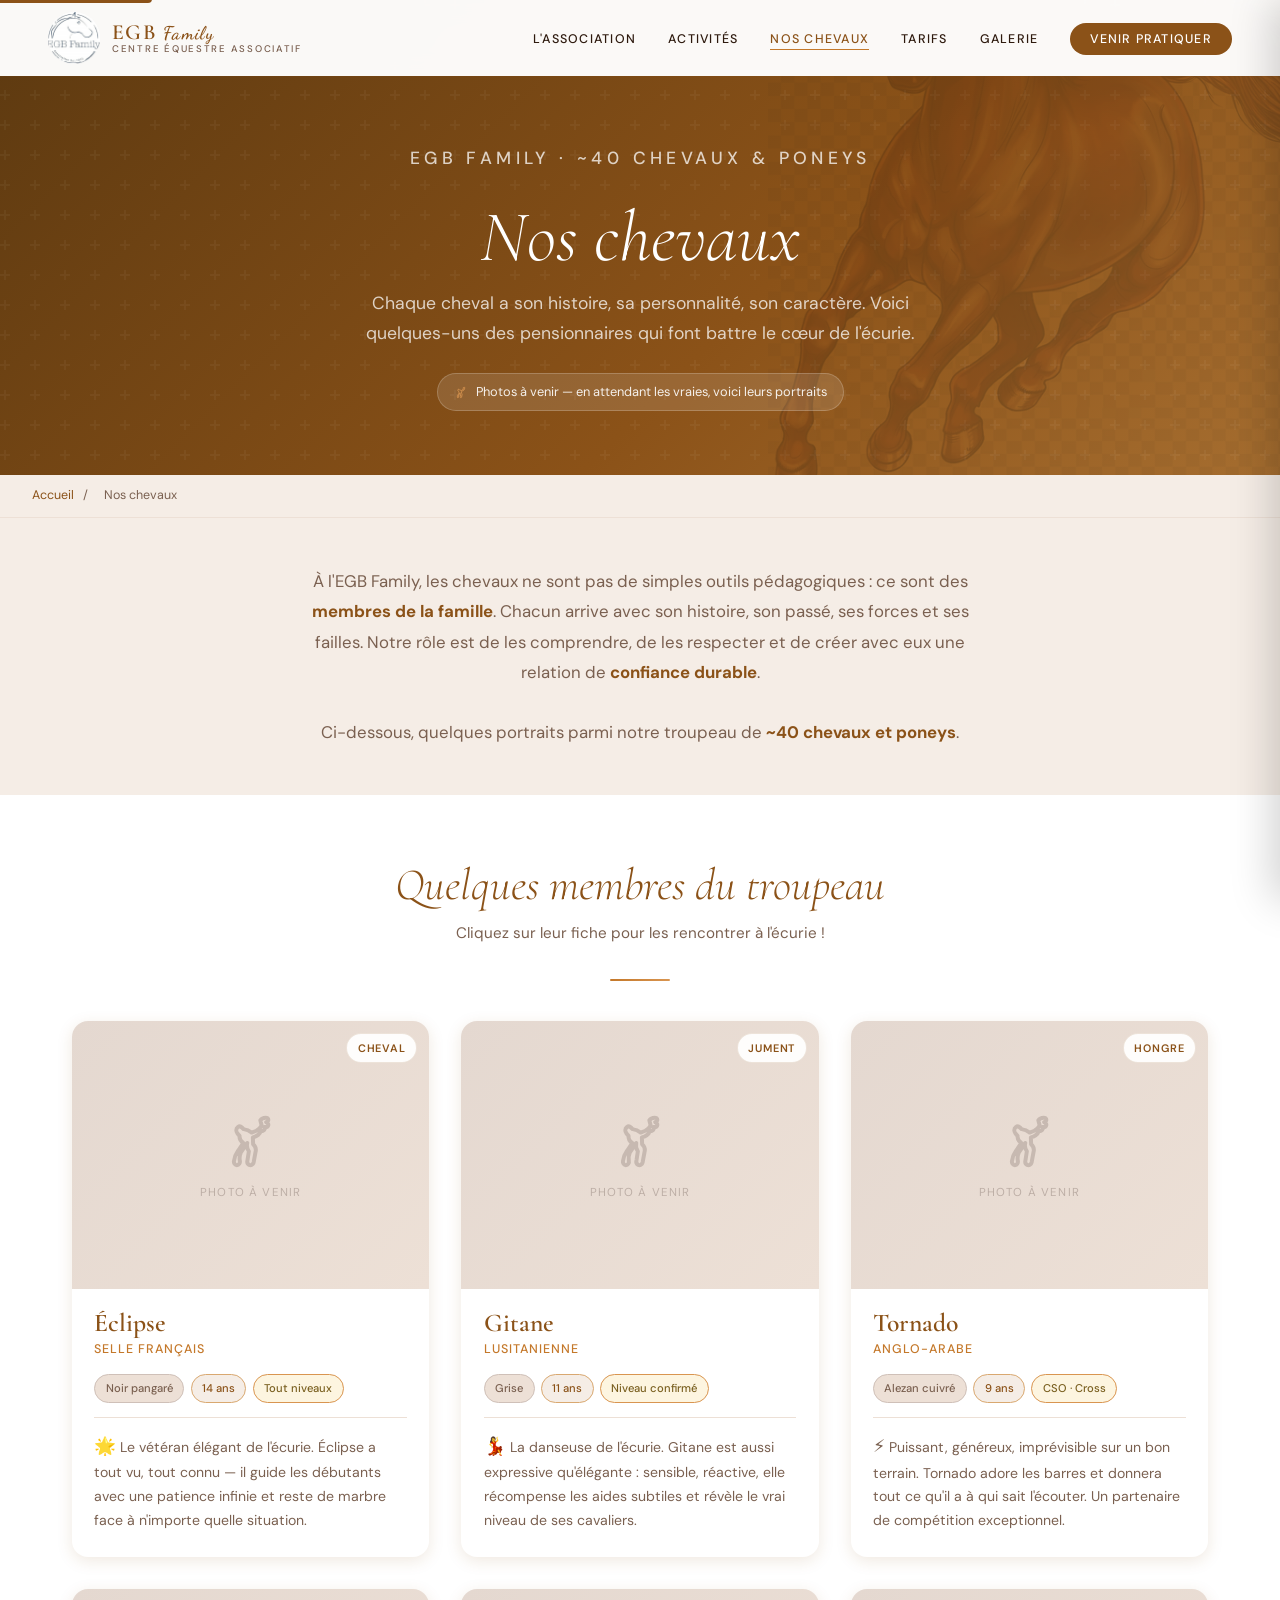
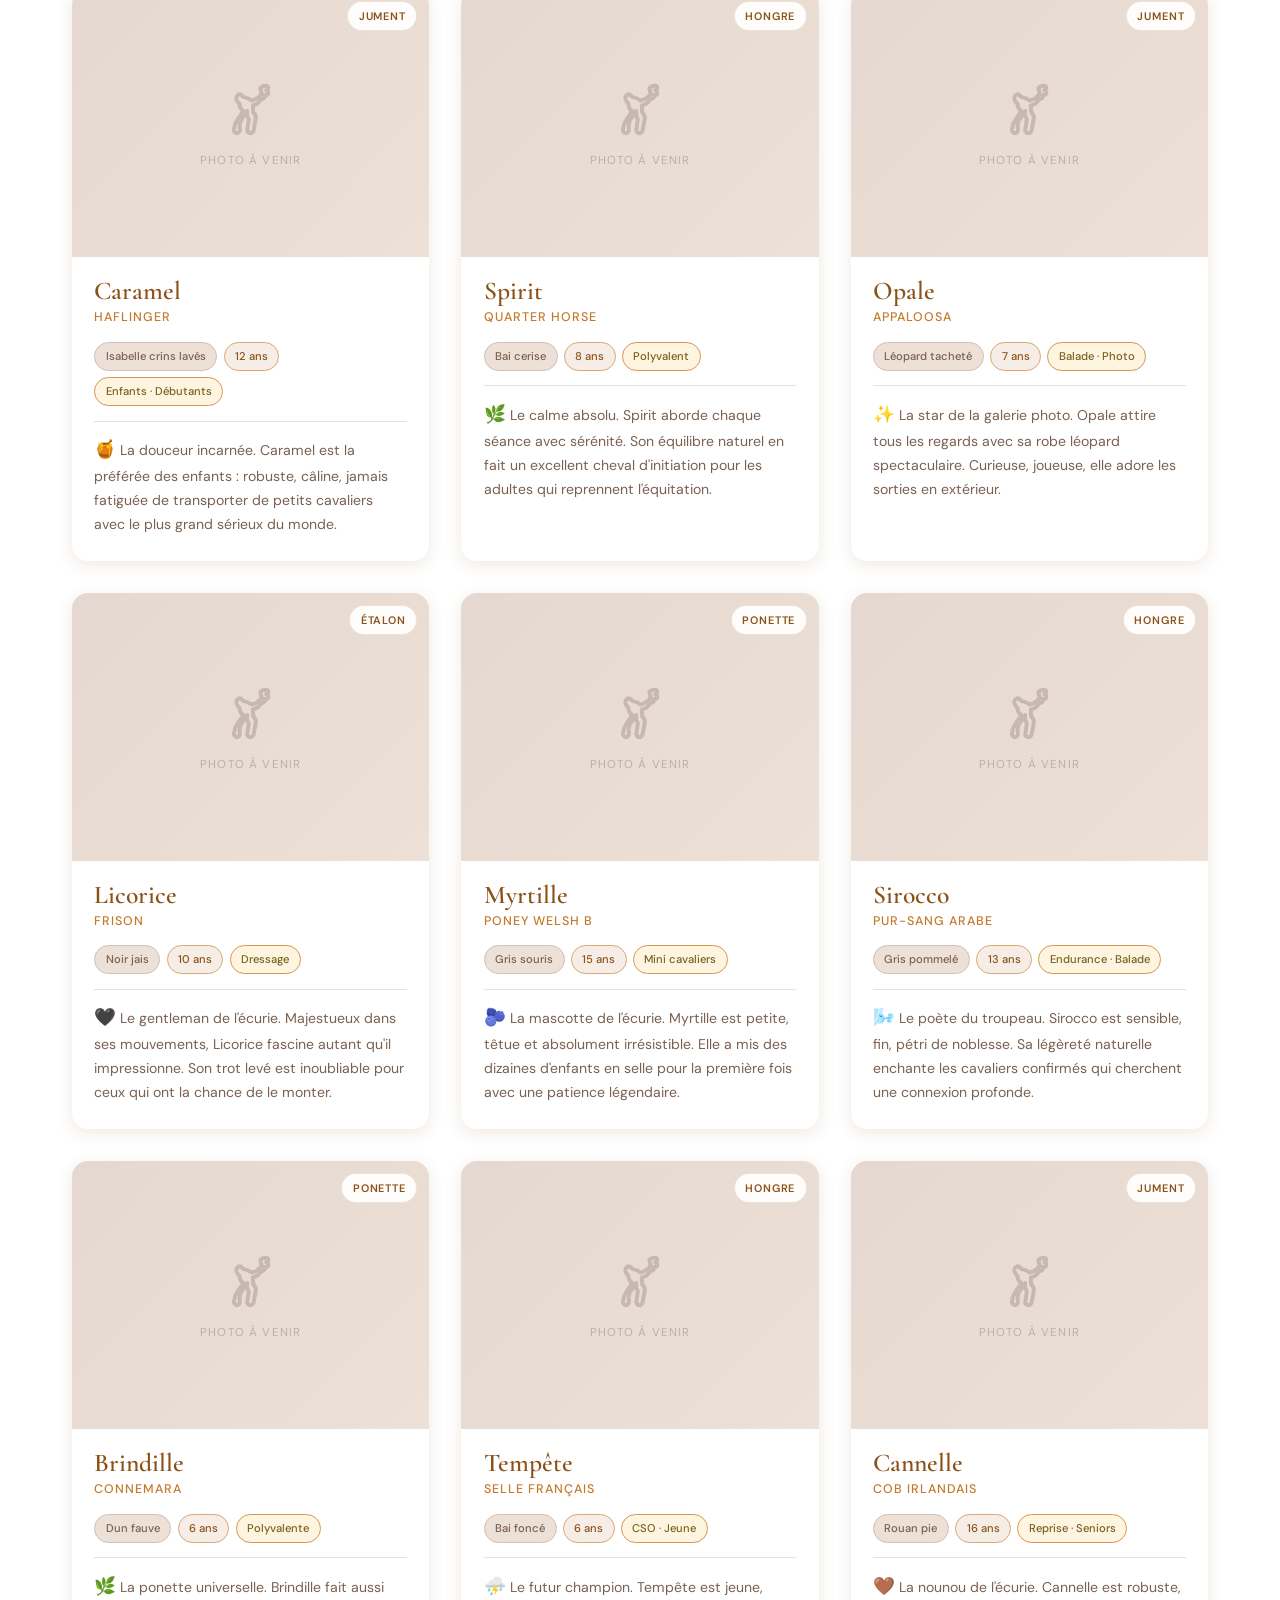
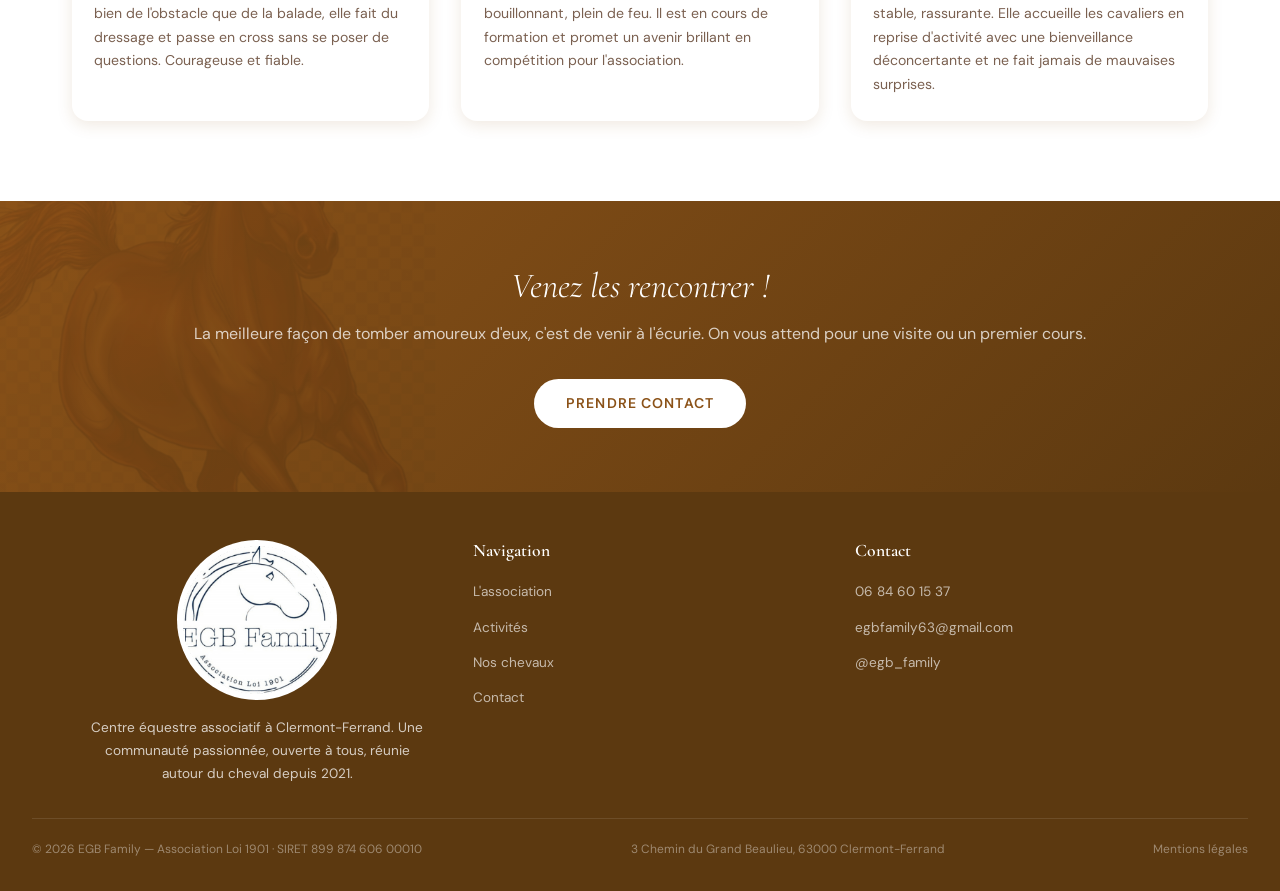
==== commit d0db376f: "assets: remplace filigrane par image NanoBanana originale (WebP 61 KB, mix-blend-mode:multiply) - Aj" ====
--- a/chevaux.html
+++ b/chevaux.html
@@ -27,6 +27,8 @@
   </noscript>
 
   <link rel="stylesheet" href="charte.css">
+  <link rel="icon" href="favicon.ico" sizes="any">
+  <link rel="icon" href="logo_egbfamily.png" type="image/png">
   <link rel="preload" as="image" href="logo_egbfamily.png">
 
   <style>
@@ -153,6 +155,10 @@
     .drawer-footer a:hover { color:var(--color-primary); }
 
     /* ── Page hero ──────────────────────────────────────── */
+    .filigrane-horse {
+      position:absolute; pointer-events:none; user-select:none;
+      z-index:0; opacity:.07; mix-blend-mode:multiply;
+    }
     .page-hero {
       padding: 9rem 2rem 4rem;
       background: linear-gradient(135deg, var(--color-primary-dark) 0%, var(--color-primary) 60%, #A66E30 100%);
@@ -309,12 +315,15 @@
     .cta-chevaux {
       background:linear-gradient(135deg, var(--color-primary) 0%, var(--color-primary-dark) 100%);
       padding:4rem 2rem; text-align:center;
+      position:relative; overflow:hidden;
     }
     .cta-chevaux h2 {
       font-family:var(--font-heading); font-size:2.2rem; color:#fff;
       font-weight:300; font-style:italic; margin-bottom:.75rem;
-    }
-    .cta-chevaux p { color:rgba(255,255,255,.75); margin-bottom:2rem; font-size:1rem; }
+      position:relative; z-index:1;
+    }
+    .cta-chevaux p { color:rgba(255,255,255,.75); margin-bottom:2rem; font-size:1rem; position:relative; z-index:1; }
+    .cta-chevaux .btn-white { position:relative; z-index:1; }
     .btn-white {
       background:#fff; color:var(--color-primary);
       padding:.8rem 2rem; border-radius:var(--radius-full);
@@ -360,22 +369,6 @@
     .scroll-top.visible { opacity:1; transform:translateY(0); pointer-events:all; }
     .scroll-top:hover { background:var(--color-primary-dark); }
     .scroll-top svg { width:20px; height:20px; }
-
-    /* ── WhatsApp ────────────────────────────────────────── */
-    .whatsapp-btn {
-      position:fixed; bottom:1.75rem; right:1.75rem; z-index:200;
-      width:56px; height:56px; border-radius:50%;
-      background:#25D366; color:#fff;
-      display:flex; align-items:center; justify-content:center;
-      box-shadow:0 4px 20px rgba(37,211,102,.40);
-      text-decoration:none;
-    }
-    .whatsapp-btn svg { width:30px; height:30px; fill:#fff; }
-    @keyframes wa-pulse {
-      0%,100% { box-shadow:0 4px 20px rgba(37,211,102,.4); }
-      50%      { box-shadow:0 4px 32px rgba(37,211,102,.7), 0 0 0 8px rgba(37,211,102,.15); }
-    }
-    .whatsapp-btn { animation:wa-pulse 2.5s ease-in-out infinite; }
 
     /* ── Animations reveal ───────────────────────────────── */
     .reveal { opacity:0; transform:translateY(28px); transition:opacity .6s ease, transform .6s ease; }
@@ -445,10 +438,9 @@
       <li><a href="index.html#association">L'association</a></li>
       <li><a href="index.html#activites">Activités</a></li>
       <li><a href="chevaux.html" class="active">Nos chevaux</a></li>
-      <li><a href="index.html#tarifs">Tarifs</a></li>
+      <li><a href="tarifs.html">Tarifs</a></li>
       <li><a href="index.html#galerie">Galerie</a></li>
-      <li><a href="index.html#contact">Contact</a></li>
-      <li><a href="index.html#contact" class="navbar-cta">Nous rejoindre</a></li>
+      <li><a href="index.html#contact" class="navbar-cta">Venir pratiquer</a></li>
     </ul>
     <button class="burger" id="burger" aria-label="Ouvrir le menu" aria-expanded="false" aria-controls="drawer" onclick="openDrawer()">
       <span></span><span></span><span></span>
@@ -459,6 +451,8 @@
 
     <!-- ════ PAGE HERO ══════════════════════════════════════ -->
     <section class="page-hero">
+      <img src="cheval_filigrane.webp" alt="" aria-hidden="true" class="filigrane-horse"
+           style="right:-4%;bottom:-5%;width:44%;opacity:.20">
       <p class="page-hero-eyebrow">EGB Family · ~40 chevaux &amp; poneys</p>
       <h1>Nos chevaux</h1>
       <p>Chaque cheval a son histoire, sa personnalité, son caractère. Voici quelques-uns des pensionnaires qui font battre le cœur de l'écurie.</p>
@@ -752,6 +746,8 @@
 
   <!-- ════ CTA ════════════════════════════════════════════════ -->
   <section class="cta-chevaux">
+    <img src="cheval_filigrane.webp" alt="" aria-hidden="true" class="filigrane-horse"
+         style="left:-4%;top:50%;transform:translateY(-50%) scaleX(-1);width:38%;opacity:.15">
     <h2>Venez les rencontrer !</h2>
     <p>La meilleure façon de tomber amoureux d'eux, c'est de venir à l'écurie. On vous attend pour une visite ou un premier cours.</p>
     <a href="index.html#contact" class="btn-white">Prendre contact</a>
@@ -785,8 +781,9 @@
       </div>
     </div>
     <div class="footer-bottom">
-      <span>© 2024 EGB Family — Association Loi 1901 · SIRET 899 874 606 00010</span>
+      <span>© <span class="auto-year">2026</span> EGB Family — Association Loi 1901 · SIRET 899 874 606 00010</span>
       <span>3 Chemin du Grand Beaulieu, 63000 Clermont-Ferrand</span>
+      <a href="mentions-legales.html" style="color:rgba(255,255,255,.4);text-decoration:none;transition:color .15s ease;" onmouseover="this.style.color='rgba(255,255,255,.8)'" onmouseout="this.style.color='rgba(255,255,255,.4)'">Mentions légales</a>
     </div>
   </footer>
 
@@ -796,14 +793,6 @@
       <path d="M12 19V5M5 12l7-7 7 7"/>
     </svg>
   </button>
-
-  <!-- ════ WHATSAPP ════════════════════════════════════════ -->
-  <a href="https://wa.me/33684601537?text=Bonjour%2C%20je%20souhaite%20en%20savoir%20plus%20sur%20EGB%20Family%20!"
-     class="whatsapp-btn" target="_blank" rel="noopener noreferrer" aria-label="Nous contacter sur WhatsApp">
-    <svg viewBox="0 0 24 24" aria-hidden="true">
-      <path d="M17.472 14.382c-.297-.149-1.758-.867-2.03-.967-.273-.099-.471-.148-.67.15-.197.297-.767.966-.94 1.164-.173.199-.347.223-.644.075-.297-.15-1.255-.463-2.39-1.475-.883-.788-1.48-1.761-1.653-2.059-.173-.297-.018-.458.13-.606.134-.133.298-.347.446-.52.149-.174.198-.298.298-.497.099-.198.05-.371-.025-.52-.075-.149-.669-1.612-.916-2.207-.242-.579-.487-.5-.669-.51-.173-.008-.371-.01-.57-.01-.198 0-.52.074-.792.372-.272.297-1.04 1.016-1.04 2.479 0 1.462 1.065 2.875 1.213 3.074.149.198 2.096 3.2 5.077 4.487.709.306 1.262.489 1.694.625.712.227 1.36.195 1.871.118.571-.085 1.758-.719 2.006-1.413.248-.694.248-1.289.173-1.413-.074-.124-.272-.198-.57-.347z"/><path d="M11.999 0C5.372 0 0 5.373 0 12.001c0 2.118.554 4.103 1.522 5.827L.057 23.925l6.264-1.643A11.94 11.94 0 0012 24c6.628 0 12-5.373 12-12.001S18.627 0 11.999 0zm.001 21.818a9.822 9.822 0 01-5.003-1.368l-.359-.214-3.72.976.993-3.622-.234-.372a9.818 9.818 0 01-1.505-5.218c0-5.426 4.415-9.838 9.83-9.838 5.415 0 9.827 4.412 9.827 9.838 0 5.426-4.412 9.818-9.829 9.818z"/>
-    </svg>
-  </a>
 
   <!-- ════ DRAWER MOBILE ══════════════════════════════════ -->
   <div class="drawer-overlay" id="drawer-overlay" aria-hidden="true" onclick="closeDrawer()"></div>
@@ -836,7 +825,7 @@
         <svg viewBox="0 0 24 24" fill="none" stroke="currentColor" stroke-width="1.5" stroke-linecap="round" stroke-linejoin="round"><use href="#i-horse"/></svg>
         Nos chevaux
       </a>
-      <a href="index.html#tarifs" role="listitem">
+      <a href="tarifs.html" role="listitem">
         <svg viewBox="0 0 24 24" fill="none" stroke="currentColor" stroke-width="1.5" stroke-linecap="round" stroke-linejoin="round"><use href="#i-star"/></svg>
         Tarifs
       </a>
@@ -864,6 +853,9 @@
   </nav>
 
   <script defer>
+    // Année copyright auto
+    document.querySelectorAll('.auto-year').forEach(el => el.textContent = new Date().getFullYear());
+
     // ── Scroll to top ────────────────────────────────────────
     const scrollTopBtn = document.getElementById('scroll-top');
     window.addEventListener('scroll', () => {
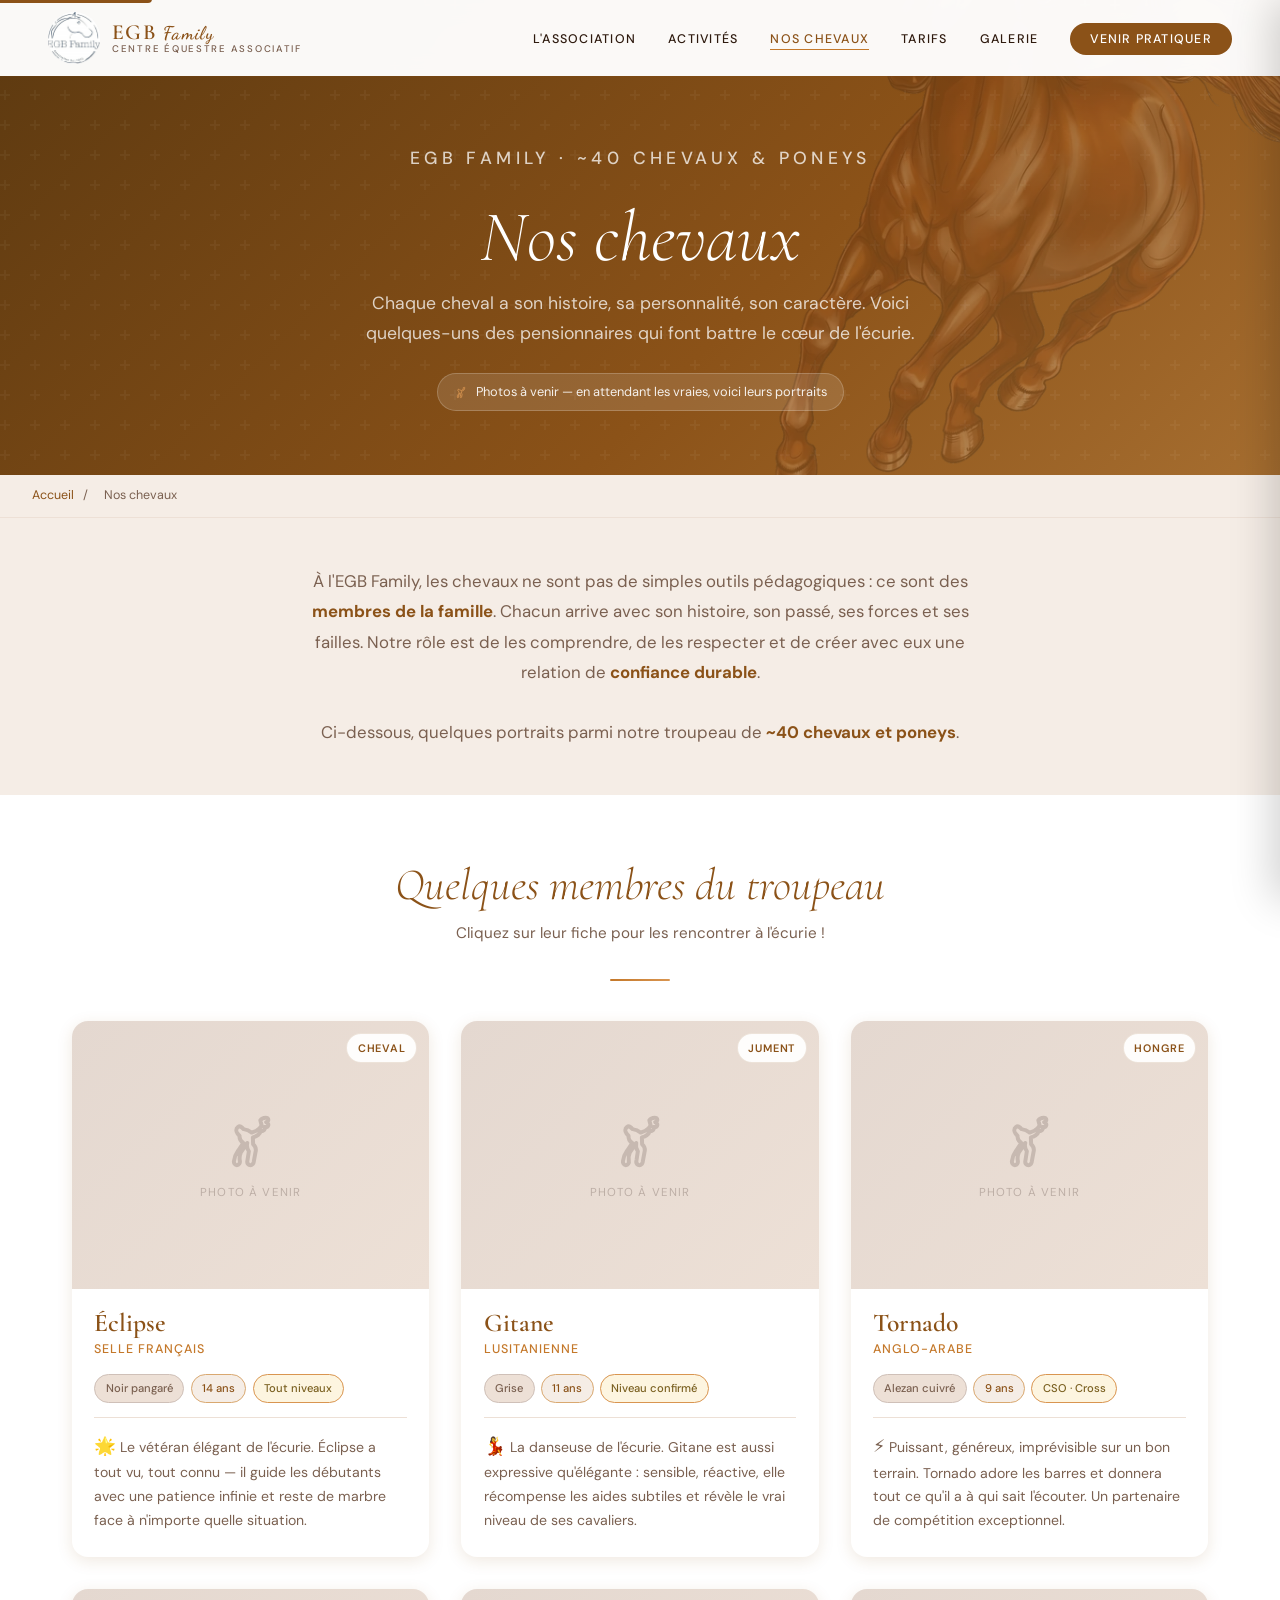
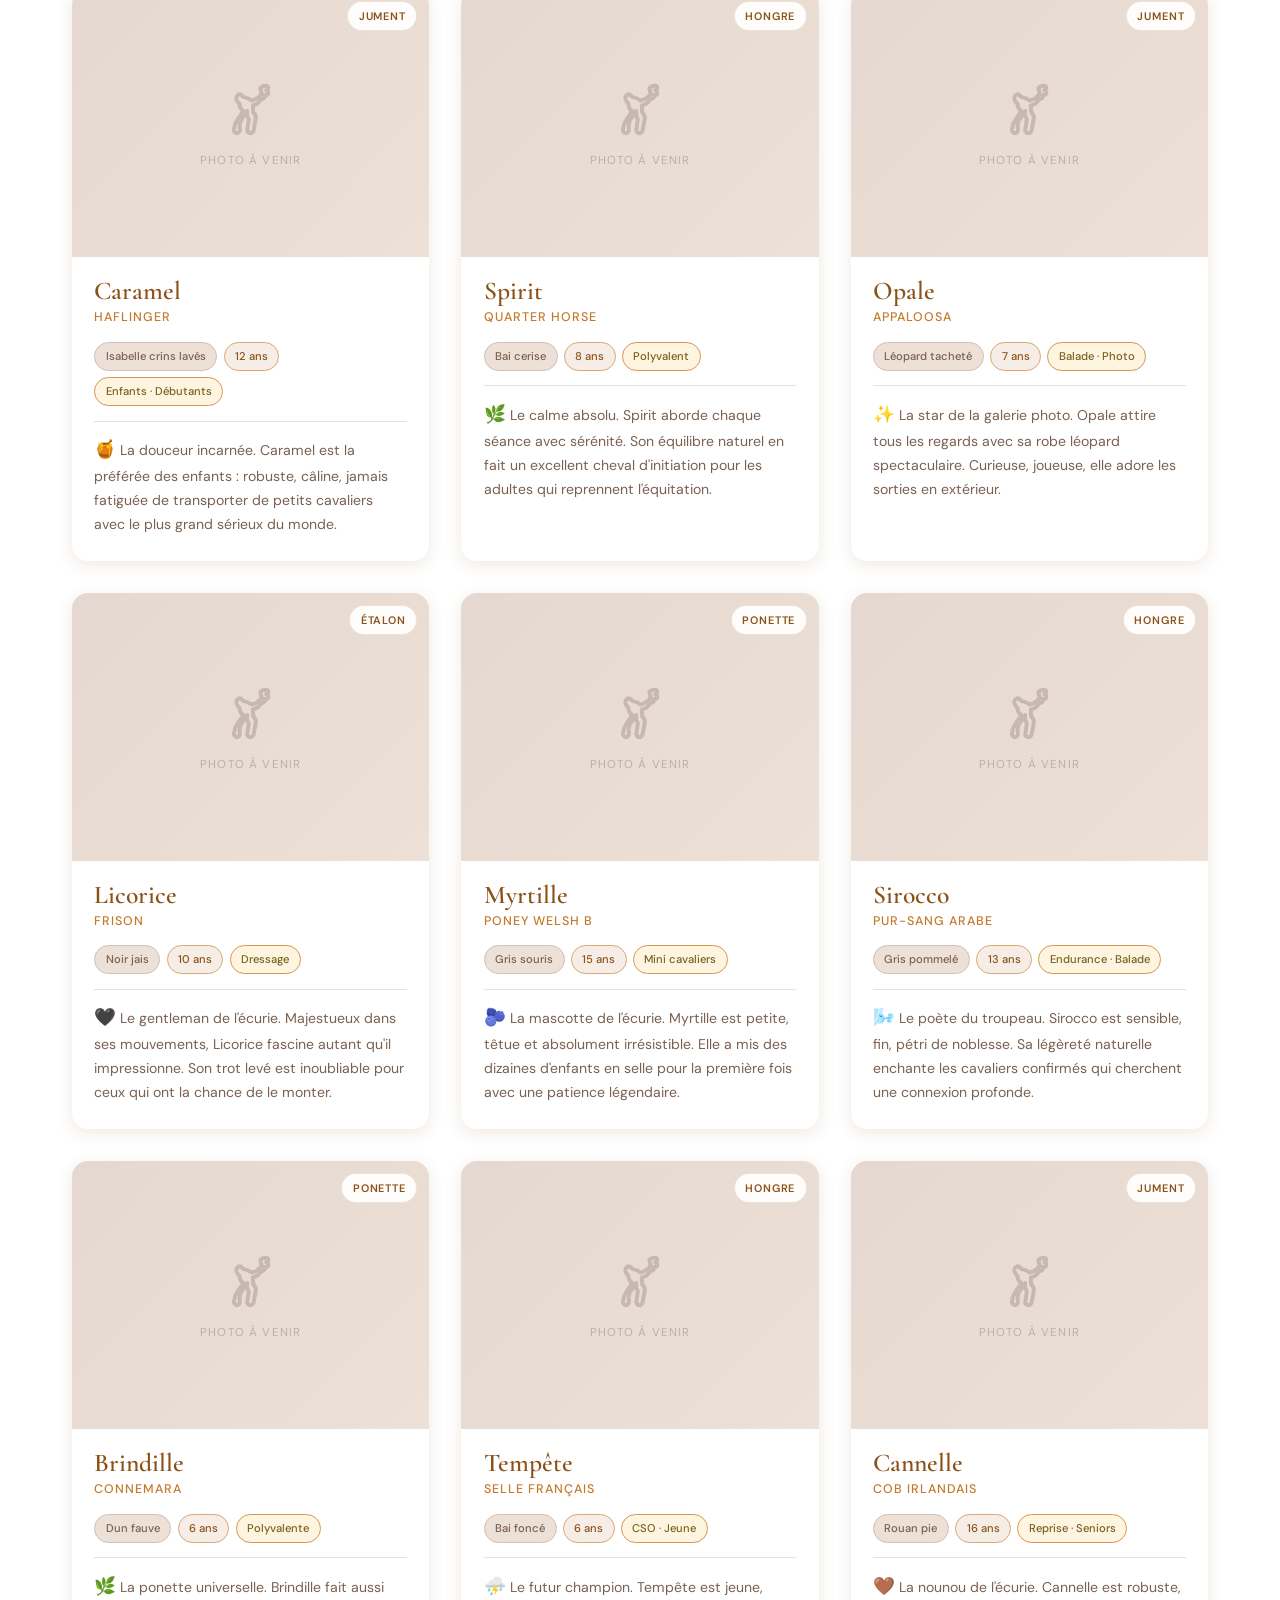
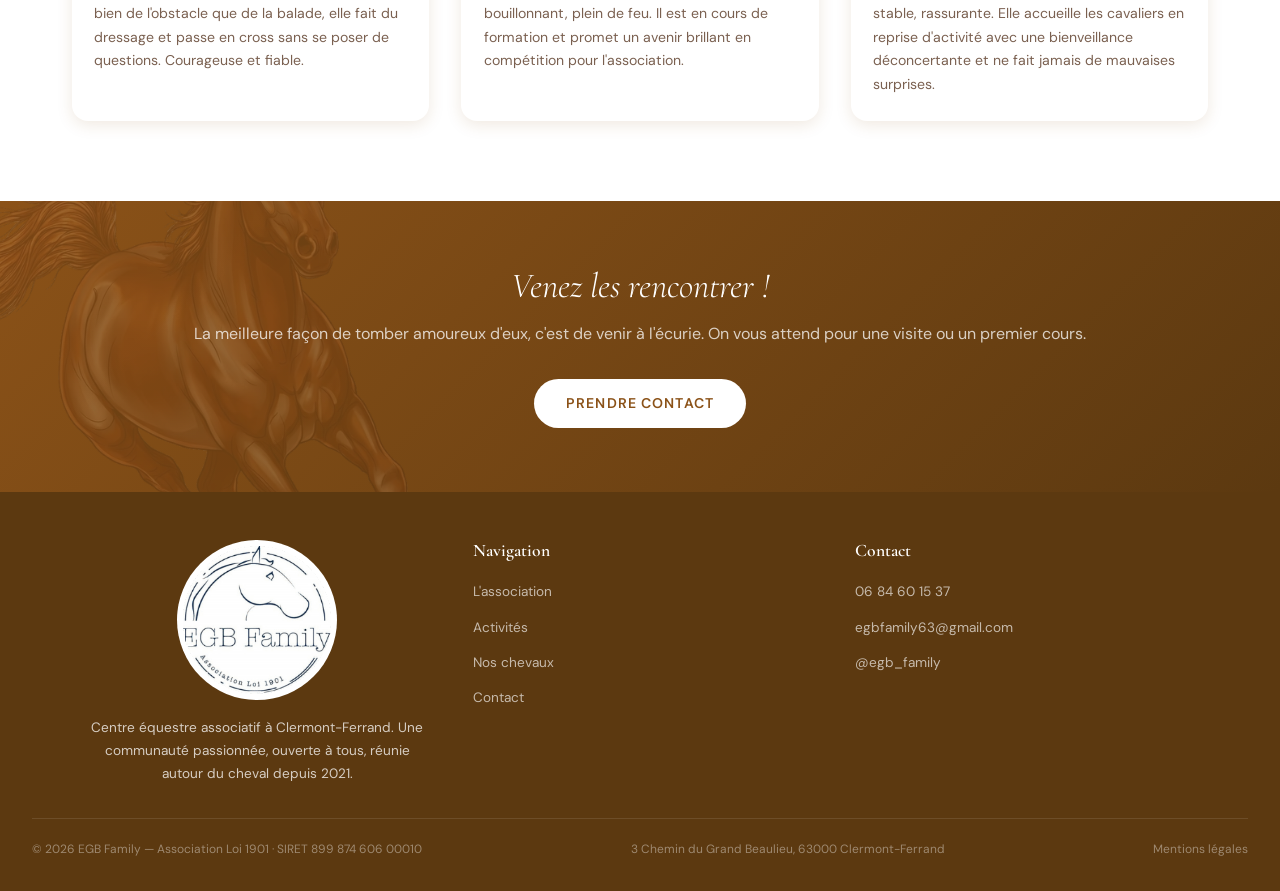
==== commit 86416eff: "fix: filigrane cheval — PNG RGBA corrigé (fond transparent), retire mix-blend-mode Co-Authored-By: C" ====
--- a/chevaux.html
+++ b/chevaux.html
@@ -157,7 +157,7 @@
     /* ── Page hero ──────────────────────────────────────── */
     .filigrane-horse {
       position:absolute; pointer-events:none; user-select:none;
-      z-index:0; opacity:.07; mix-blend-mode:multiply;
+      z-index:0; opacity:.07;
     }
     .page-hero {
       padding: 9rem 2rem 4rem;
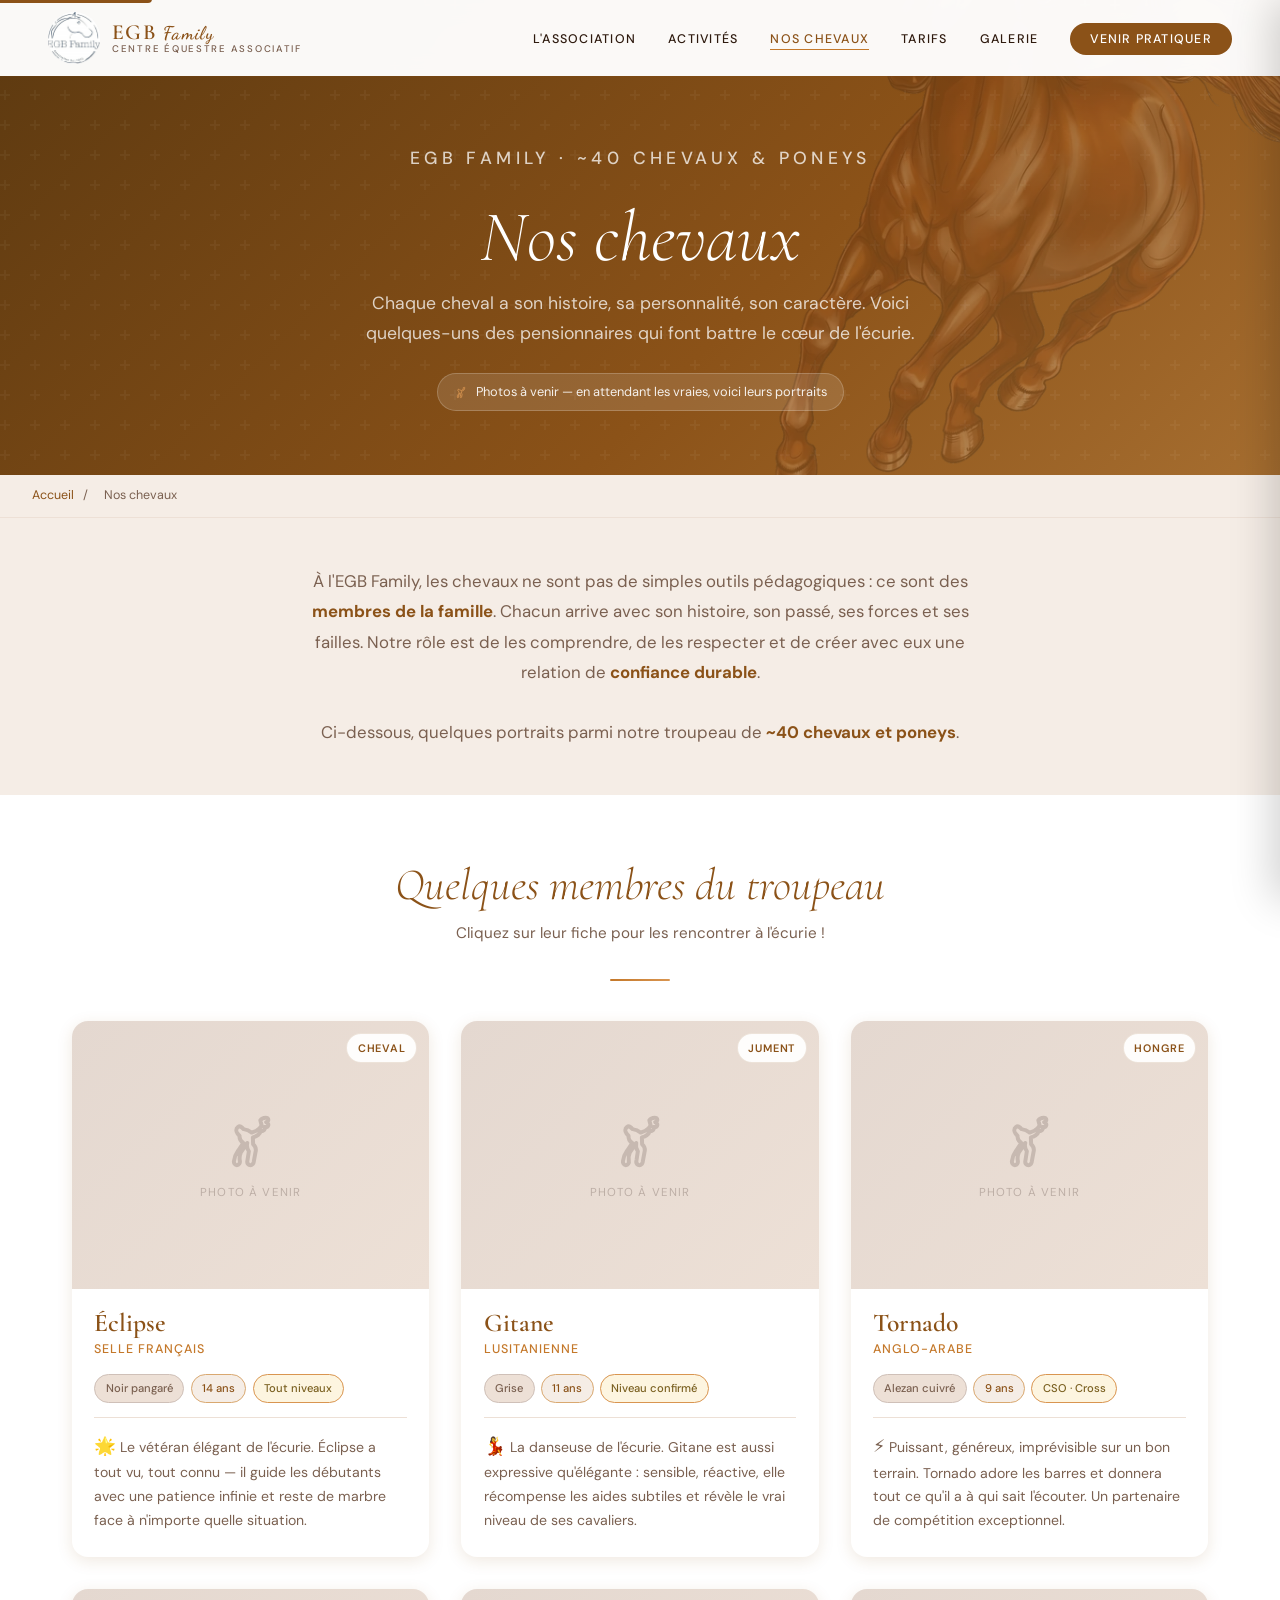
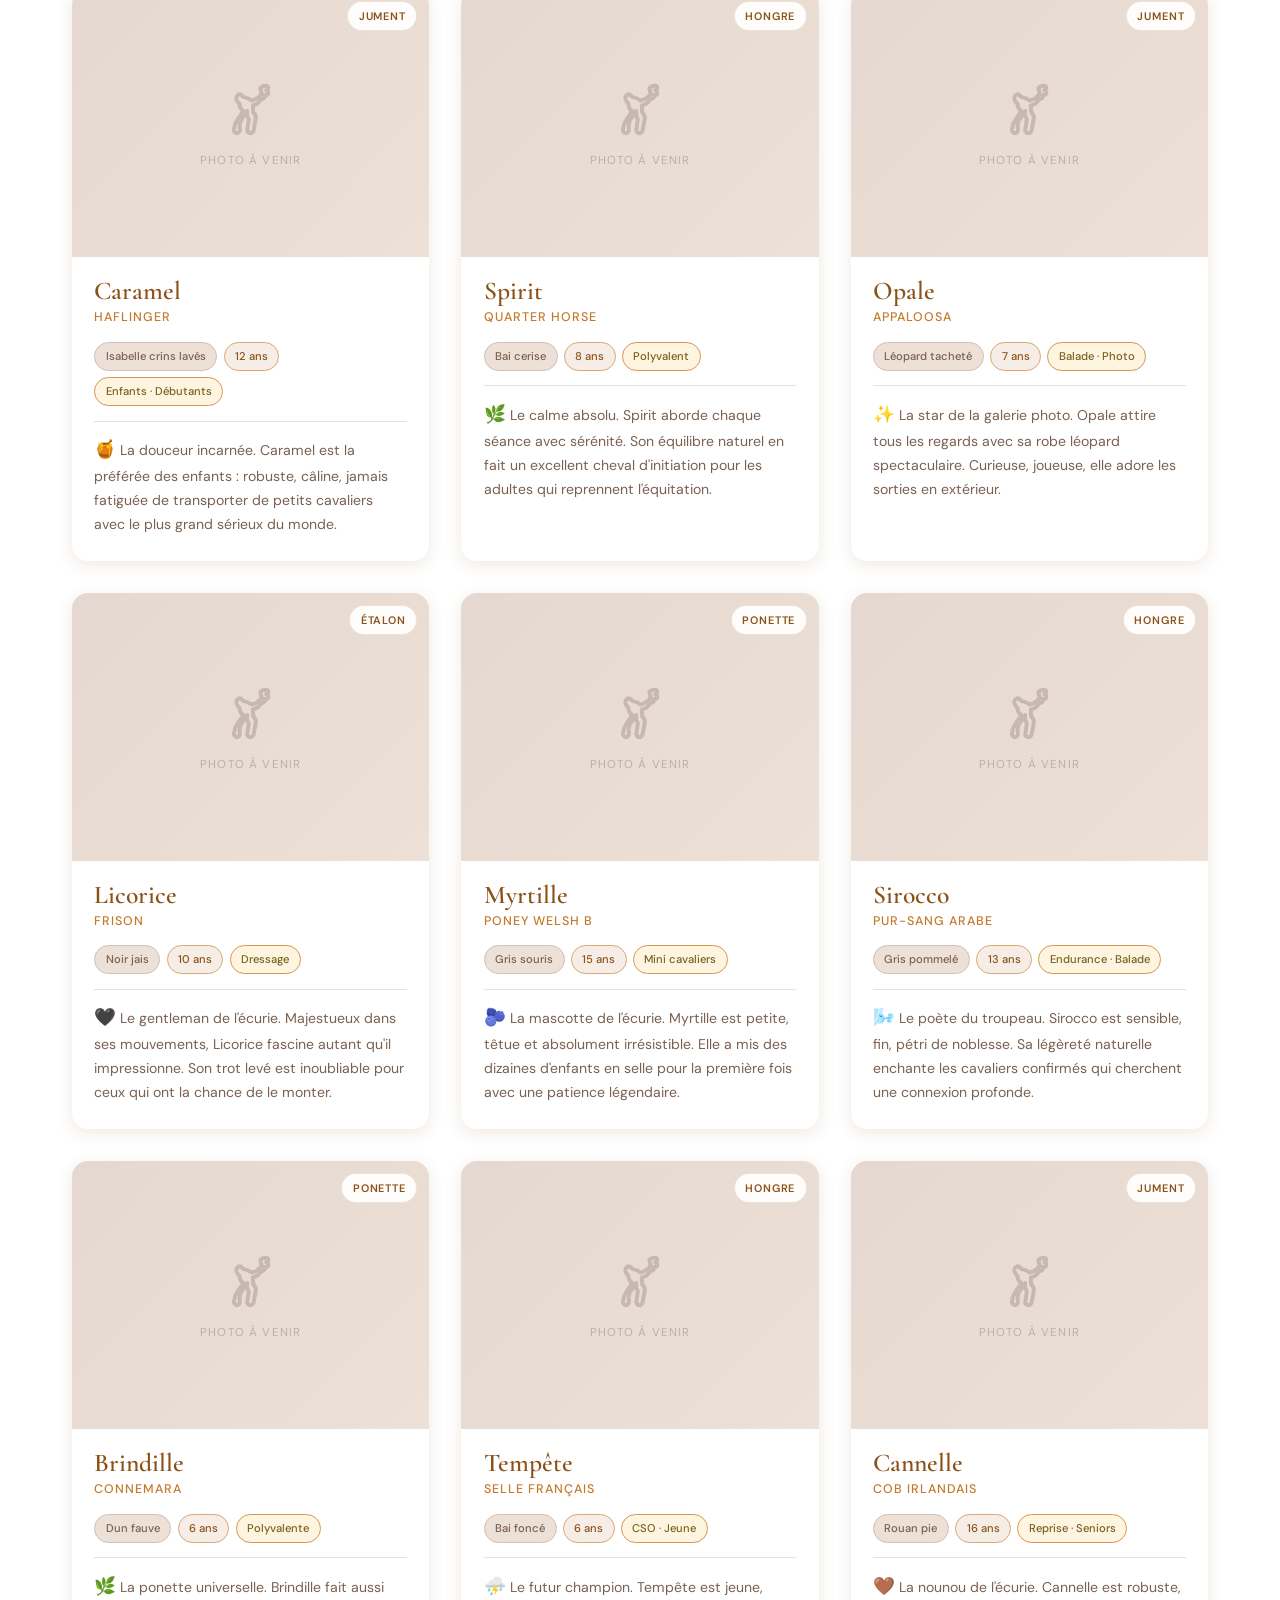
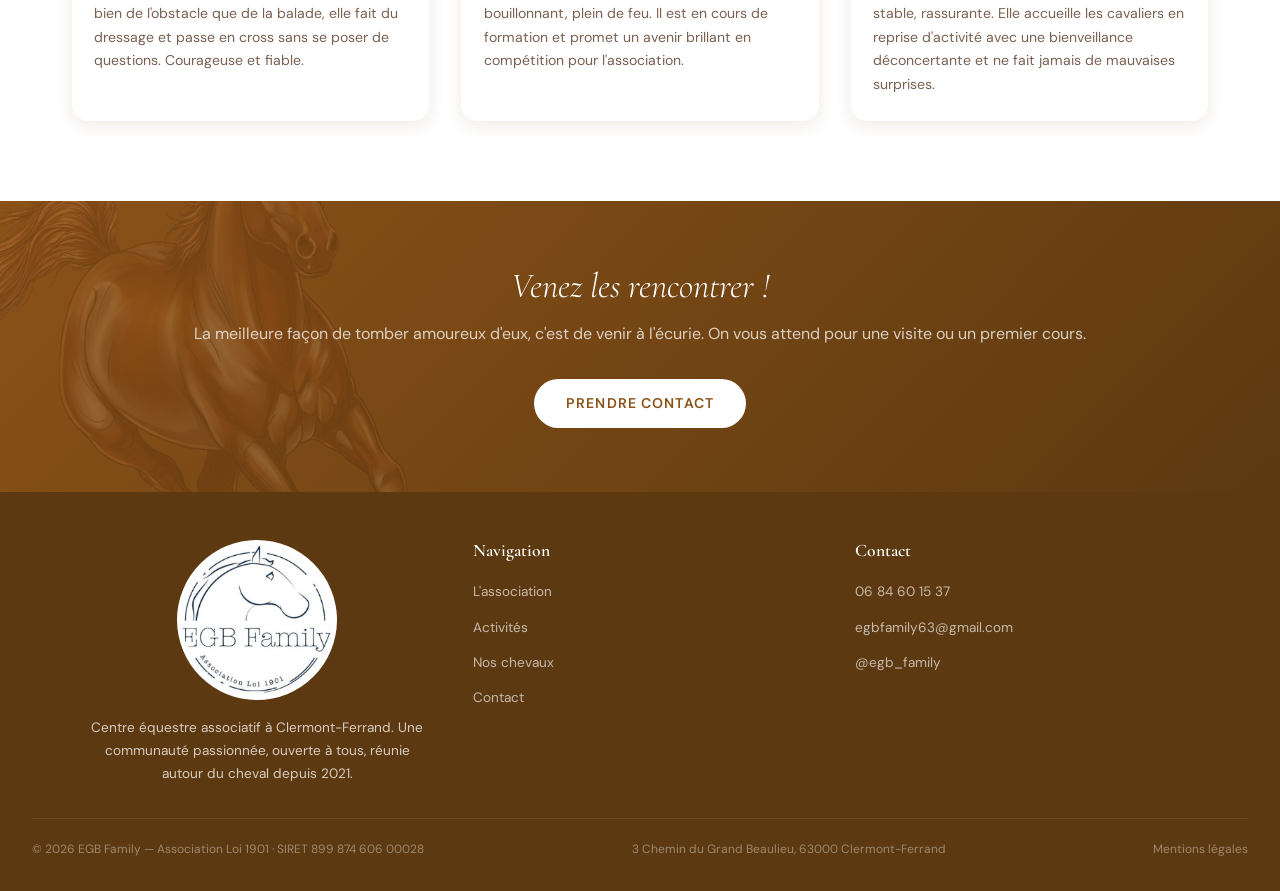
==== commit 30c46aeb: "fix: correction SIRET 899 874 606 00010 → 899 874 606 00028 (7 occurrences, 4 fichiers) Co-Authored-" ====
--- a/chevaux.html
+++ b/chevaux.html
@@ -11,7 +11,7 @@
   <meta property="og:type"        content="website">
   <meta property="og:title"       content="Nos Chevaux — EGB Family">
   <meta property="og:description" content="Découvrez les pensionnaires d'EGB Family : chevaux et poneys de toutes races, chacun avec sa personnalité unique.">
-  <meta property="og:image"       content="logo_egbfamily.png">
+  <meta property="og:image"       content="img/logos/logo_egbfamily.png">
   <meta property="og:locale"      content="fr_FR">
 
   <!-- Fonts -->
@@ -28,8 +28,8 @@
 
   <link rel="stylesheet" href="charte.css">
   <link rel="icon" href="favicon.ico" sizes="any">
-  <link rel="icon" href="logo_egbfamily.png" type="image/png">
-  <link rel="preload" as="image" href="logo_egbfamily.png">
+  <link rel="icon" href="img/logos/logo_egbfamily.png" type="image/png">
+  <link rel="preload" as="image" href="img/logos/logo_egbfamily.png">
 
   <style>
     /* ── Icons ─────────────────────────────────────────────── */
@@ -428,7 +428,7 @@
   <!-- ════ NAVBAR ════════════════════════════════════════════ -->
   <nav class="navbar" id="navbar" role="navigation" aria-label="Navigation principale">
     <a href="index.html" class="navbar-logo" aria-label="EGB Family — accueil">
-      <img src="logo_egbfamily.png" alt="" width="52" height="52" fetchpriority="high">
+      <img src="img/logos/logo_egbfamily.png" alt="" width="52" height="52" fetchpriority="high">
       <div class="navbar-logo-text">
         <span class="navbar-logo-egb">EGB <span class="navbar-logo-family">Family</span></span>
         <span class="navbar-logo-sub">Centre Équestre Associatif</span>
@@ -451,7 +451,7 @@
 
     <!-- ════ PAGE HERO ══════════════════════════════════════ -->
     <section class="page-hero">
-      <img src="cheval_filigrane.webp" alt="" aria-hidden="true" class="filigrane-horse"
+      <img src="img/cheval_filigrane.webp" alt="" aria-hidden="true" class="filigrane-horse"
            style="right:-4%;bottom:-5%;width:44%;opacity:.20">
       <p class="page-hero-eyebrow">EGB Family · ~40 chevaux &amp; poneys</p>
       <h1>Nos chevaux</h1>
@@ -746,7 +746,7 @@
 
   <!-- ════ CTA ════════════════════════════════════════════════ -->
   <section class="cta-chevaux">
-    <img src="cheval_filigrane.webp" alt="" aria-hidden="true" class="filigrane-horse"
+    <img src="img/cheval_filigrane.webp" alt="" aria-hidden="true" class="filigrane-horse"
          style="left:-4%;top:50%;transform:translateY(-50%) scaleX(-1);width:38%;opacity:.15">
     <h2>Venez les rencontrer !</h2>
     <p>La meilleure façon de tomber amoureux d'eux, c'est de venir à l'écurie. On vous attend pour une visite ou un premier cours.</p>
@@ -758,7 +758,7 @@
     <div class="footer-inner">
       <div class="footer-brand">
         <div class="footer-logo-wrap">
-          <img src="logo_egbfamily.png" alt="EGB Family" width="148" height="148" loading="lazy">
+          <img src="img/logos/logo_egbfamily.png" alt="EGB Family" width="148" height="148" loading="lazy">
         </div>
         <p>Centre équestre associatif à Clermont-Ferrand. Une communauté passionnée, ouverte à tous, réunie autour du cheval depuis 2021.</p>
       </div>
@@ -781,7 +781,7 @@
       </div>
     </div>
     <div class="footer-bottom">
-      <span>© <span class="auto-year">2026</span> EGB Family — Association Loi 1901 · SIRET 899 874 606 00010</span>
+      <span>© <span class="auto-year">2026</span> EGB Family — Association Loi 1901 · SIRET 899 874 606 00028</span>
       <span>3 Chemin du Grand Beaulieu, 63000 Clermont-Ferrand</span>
       <a href="mentions-legales.html" style="color:rgba(255,255,255,.4);text-decoration:none;transition:color .15s ease;" onmouseover="this.style.color='rgba(255,255,255,.8)'" onmouseout="this.style.color='rgba(255,255,255,.4)'">Mentions légales</a>
     </div>
@@ -800,7 +800,7 @@
   <nav class="drawer" id="drawer" aria-label="Menu mobile" aria-hidden="true">
     <div class="drawer-header">
       <a href="index.html" class="drawer-logo" onclick="closeDrawer()">
-        <img src="logo_egbfamily.png" alt="EGB Family" width="42" height="42" loading="lazy">
+        <img src="img/logos/logo_egbfamily.png" alt="EGB Family" width="42" height="42" loading="lazy">
         <div class="drawer-logo-text">
           <span class="drawer-logo-egb">EGB <span class="drawer-logo-family">Family</span></span>
         </div>
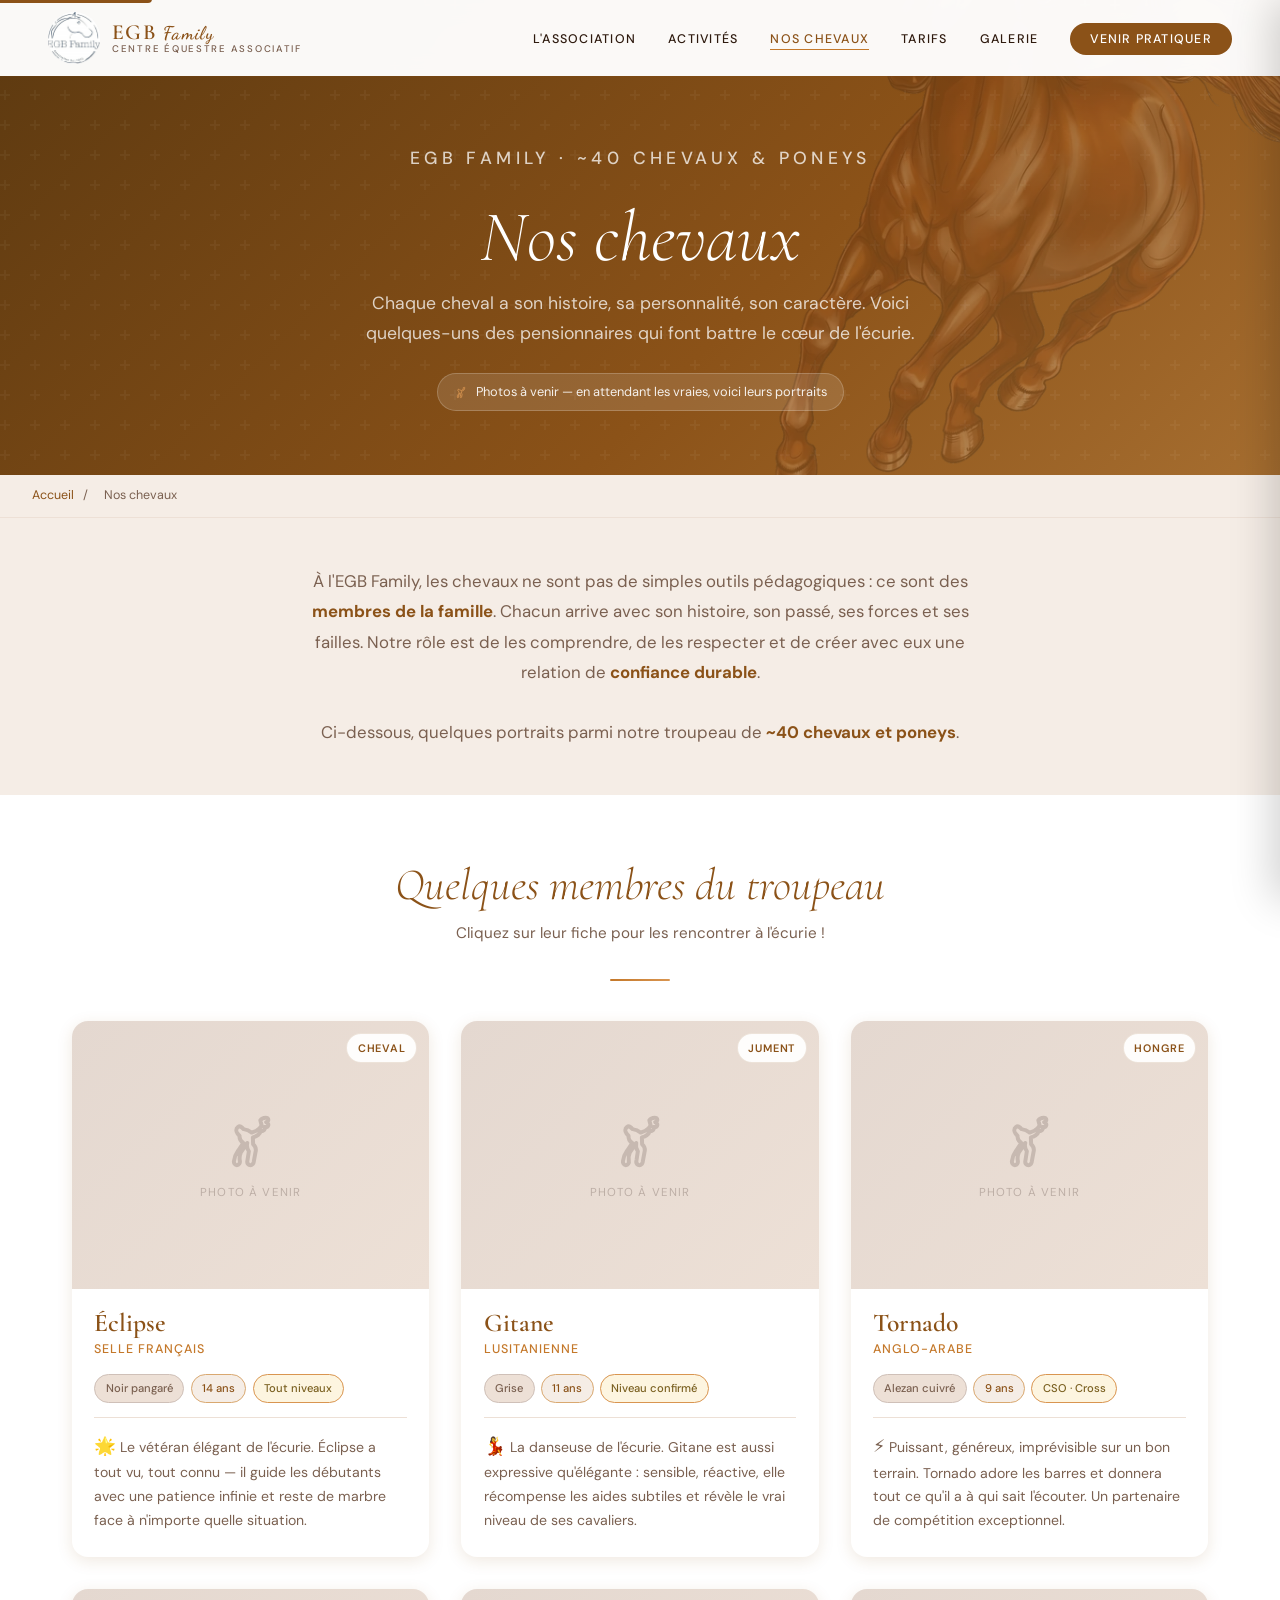
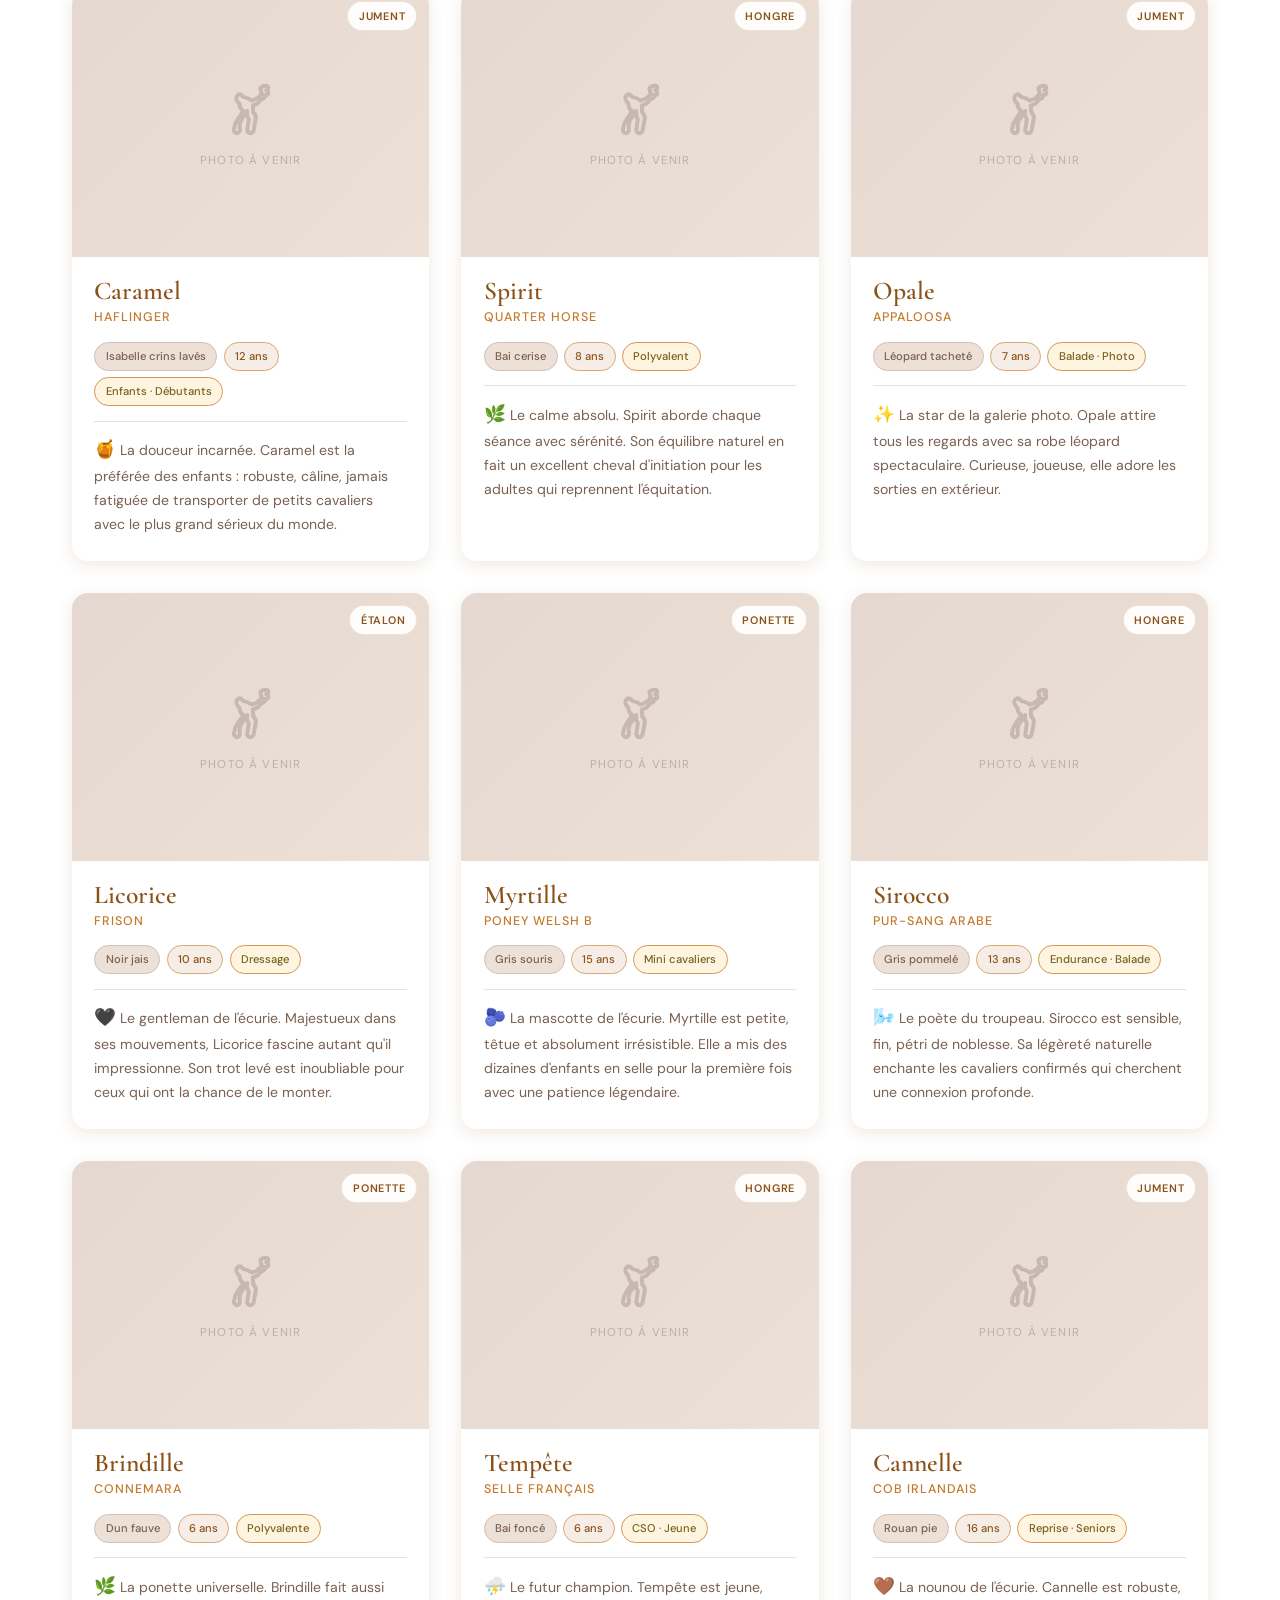
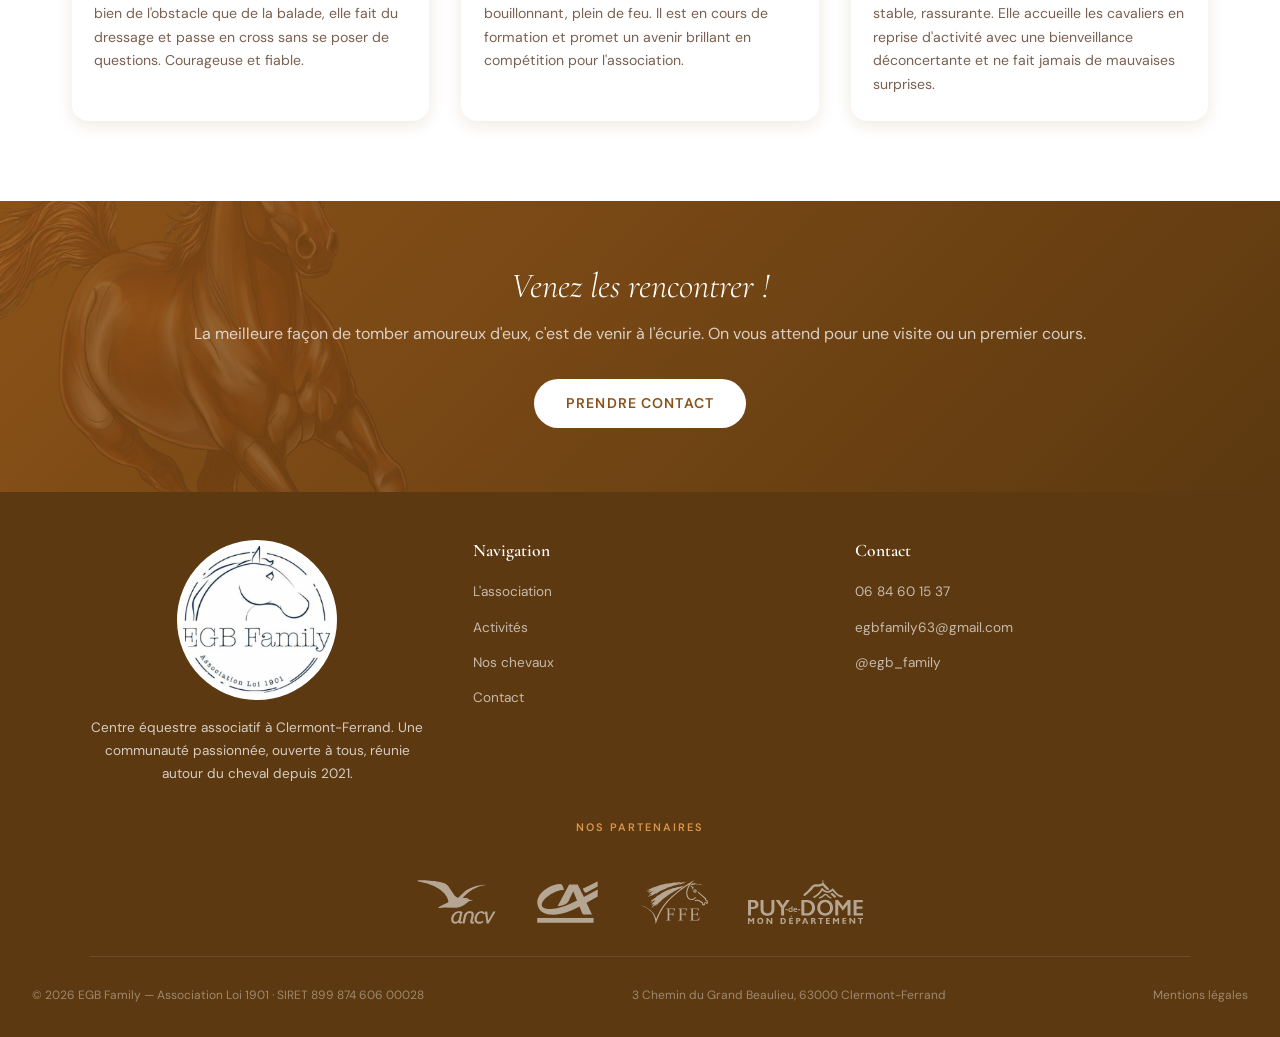
==== commit 8c597bfa: "feat: logos partenaires dans footer + slogan hero + crop SVG ANCV - Bande Nos partenaires (ANCV, Cre" ====
--- a/chevaux.html
+++ b/chevaux.html
@@ -350,8 +350,28 @@
     .footer-links { list-style:none; display:flex; flex-direction:column; gap:.5rem; }
     .footer-links a { color:rgba(255,255,255,.65); text-decoration:none; font-size:.85rem; transition:color var(--transition-fast); }
     .footer-links a:hover { color:#fff; }
+    .footer-partners {
+      max-width:1100px; margin:0 auto;
+      padding:2rem 0;
+      border-bottom:1px solid rgba(255,255,255,.1);
+      display:flex; align-items:center; justify-content:center;
+      flex-wrap:wrap; gap:2.5rem;
+    }
+    .footer-partners-label {
+      flex-basis:100%; text-align:center;
+      font-size:.68rem; font-weight:600; letter-spacing:.18em;
+      text-transform:uppercase; color:var(--color-accent-light);
+      margin-bottom:.25rem;
+    }
+    .footer-partners a { display:flex; align-items:center; }
+    .footer-partners img {
+      height:44px; width:auto; max-width:120px;
+      filter:brightness(0) invert(1); opacity:.55;
+      transition:opacity .2s ease;
+    }
+    .footer-partners a:hover img { opacity:1; }
     .footer-bottom {
-      border-top:1px solid rgba(255,255,255,.1); margin-top:2rem; padding-top:1.25rem;
+      border-top:none; margin-top:.5rem; padding-top:1.25rem;
       display:flex; justify-content:space-between; flex-wrap:wrap; gap:.5rem;
       font-size:.75rem; color:rgba(255,255,255,.4);
     }
@@ -780,6 +800,21 @@
         </ul>
       </div>
     </div>
+    <div class="footer-partners">
+      <p class="footer-partners-label">Nos partenaires</p>
+      <a href="https://www.ancv.com" target="_blank" rel="noopener noreferrer" aria-label="ANCV – Chèques-Vacances">
+        <img src="img/logos/ANCV_logo_2010.svg" alt="ANCV" height="44" loading="lazy">
+      </a>
+      <a href="https://www.credit-agricole.fr" target="_blank" rel="noopener noreferrer" aria-label="Crédit Agricole">
+        <img src="img/logos/Crédit_Agricole_2020_logo.svg" alt="Crédit Agricole" height="44" loading="lazy">
+      </a>
+      <a href="https://www.ffe.com" target="_blank" rel="noopener noreferrer" aria-label="Fédération Française d'Équitation">
+        <img src="img/logos/Logo_FFE.svg" alt="FFE" height="44" loading="lazy">
+      </a>
+      <a href="https://www.puy-de-dome.fr" target="_blank" rel="noopener noreferrer" aria-label="Département du Puy-de-Dôme">
+        <img src="img/logos/Puy-de-Dôme_(63)_logo_2022.svg" alt="Puy-de-Dôme" height="44" loading="lazy">
+      </a>
+    </div>
     <div class="footer-bottom">
       <span>© <span class="auto-year">2026</span> EGB Family — Association Loi 1901 · SIRET 899 874 606 00028</span>
       <span>3 Chemin du Grand Beaulieu, 63000 Clermont-Ferrand</span>
